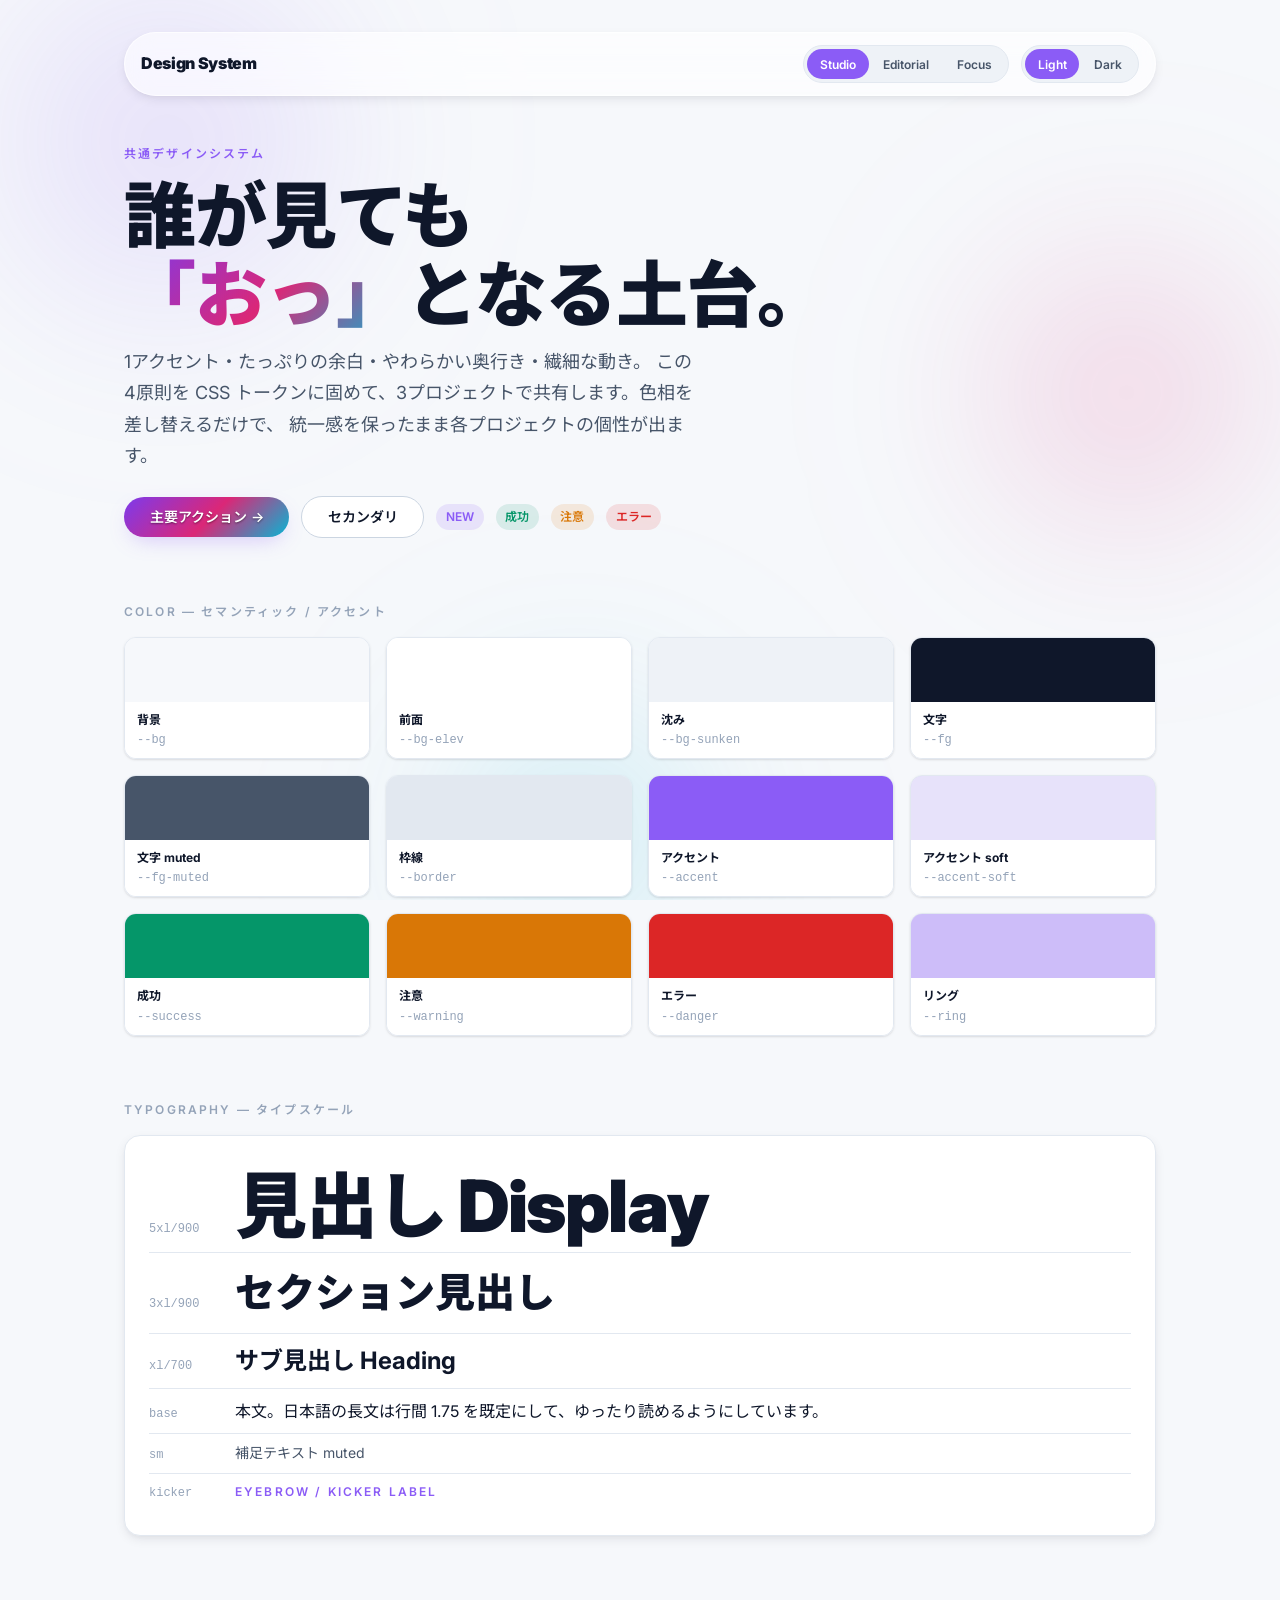
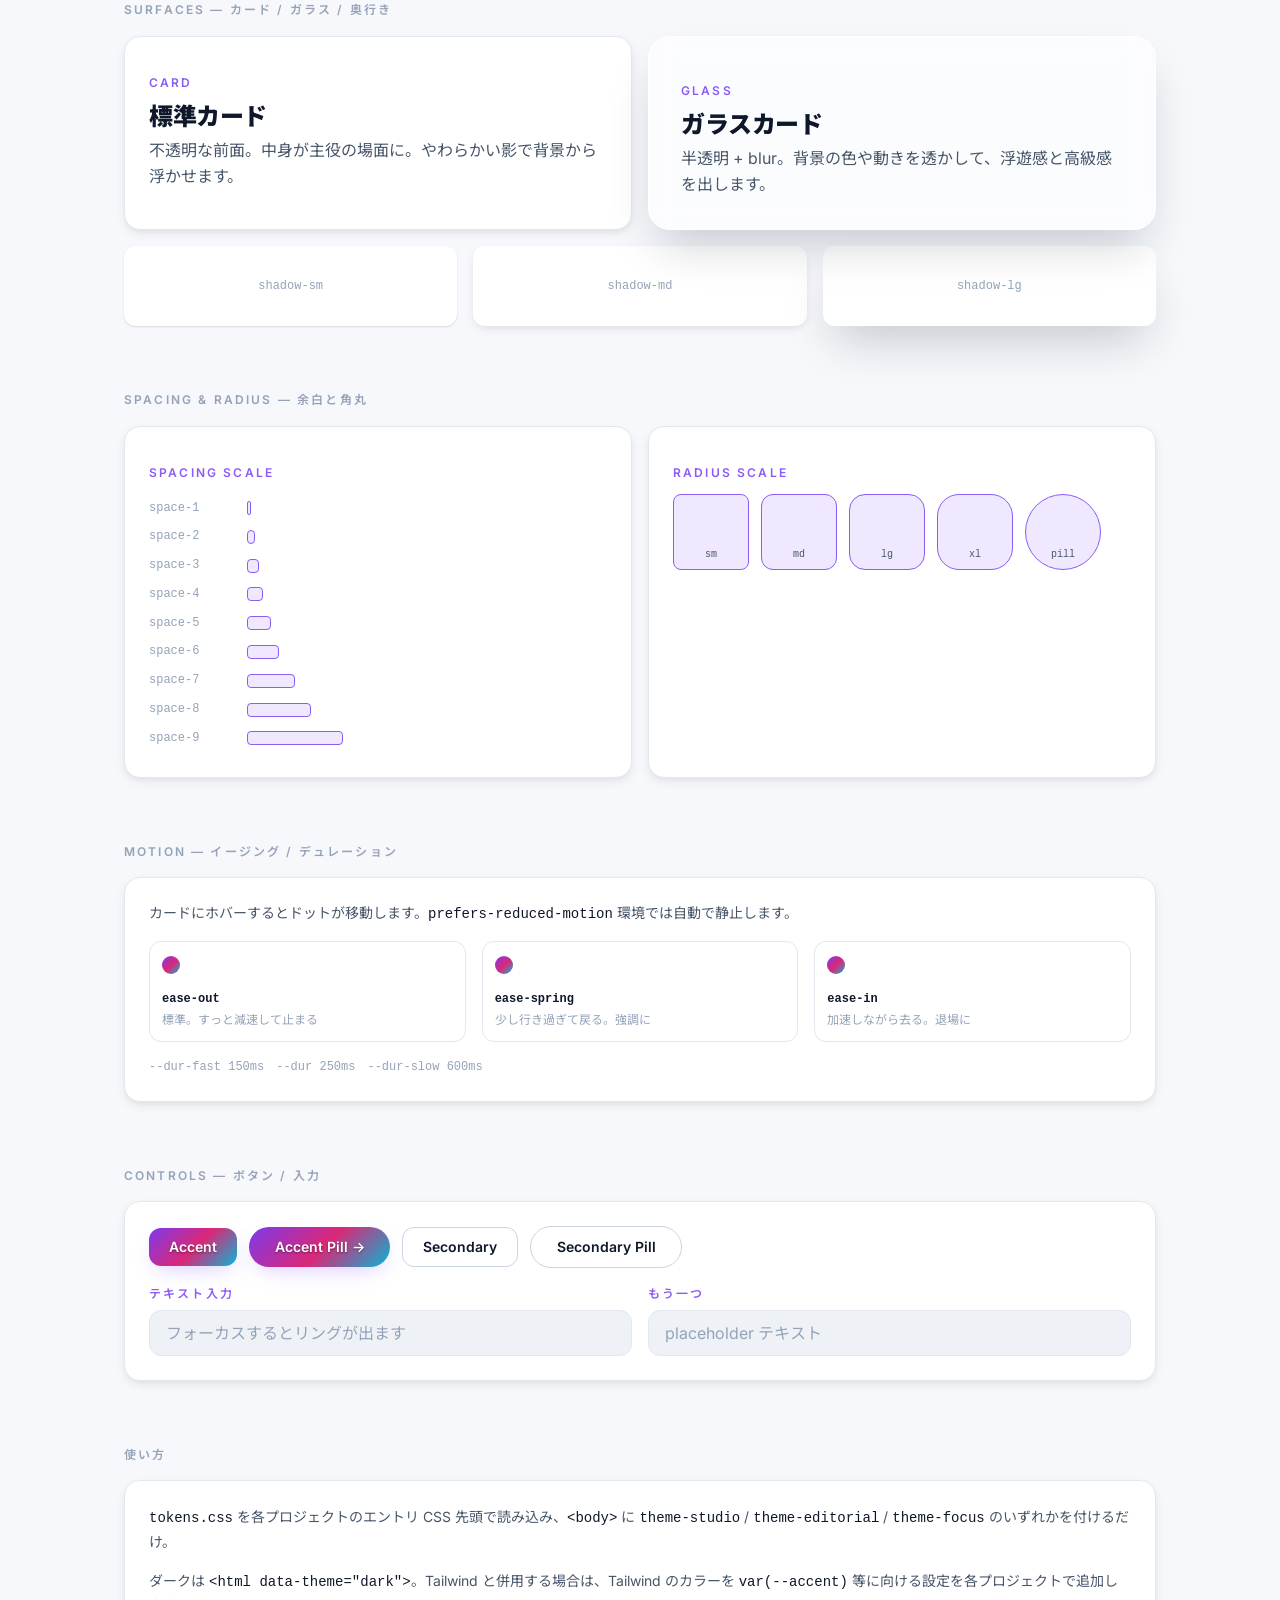
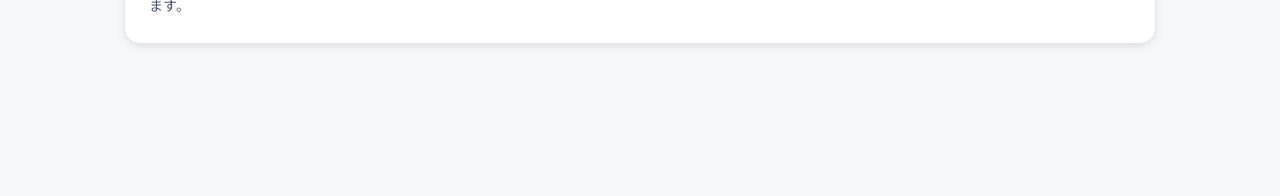
==== index.html @ 2aa2e07d "chore: initialize design-system repo (style guide + tokens + references) 3プロジェクト共通のデザインシステムを git 管理下" ====
<!DOCTYPE html>
<html lang="ja" data-theme="light">
<head>
<meta charset="UTF-8" />
<meta name="viewport" content="width=device-width, initial-scale=1, viewport-fit=cover" />
<title>共通デザインシステム — Style Guide</title>
<link rel="preconnect" href="https://fonts.googleapis.com" />
<link rel="preconnect" href="https://fonts.gstatic.com" crossorigin />
<link href="https://fonts.googleapis.com/css2?family=Inter:wght@400;500;600;700;900&family=Noto+Sans+JP:wght@400;500;700;900&family=Noto+Serif+JP:wght@500;700;900&display=swap" rel="stylesheet" />
<link rel="stylesheet" href="./tokens.css" />
<style>
  * { box-sizing: border-box; }
  html, body { margin: 0; }
  body {
    background: var(--bg);
    color: var(--fg);
    font-family: var(--font-sans);
    line-height: var(--leading-normal);
    -webkit-font-smoothing: antialiased;
    transition: background var(--dur) var(--ease-out), color var(--dur) var(--ease-out);
    min-height: 100vh;
    position: relative;
    overflow-x: hidden;
  }

  /* アンビエント背景 (studio テーマで映える) */
  .ambient {
    position: fixed; inset: 0; z-index: 0; pointer-events: none; overflow: hidden;
  }
  .blob {
    position: absolute; border-radius: 50%; filter: blur(70px);
    opacity: 0.55; mix-blend-mode: screen; will-change: transform;
  }
  body:not(.theme-studio) .ambient { opacity: 0.35; }
  [data-theme="light"] .blob { mix-blend-mode: multiply; opacity: 0.18; }
  .blob--1 { width: 42vw; height: 42vw; left: -8vw; top: -10vw;
    background: radial-gradient(circle, var(--accent), transparent 65%);
    animation: drift-a 16s var(--ease-out) infinite alternate; }
  .blob--2 { width: 36vw; height: 36vw; right: -6vw; top: 18vh;
    background: radial-gradient(circle, #db2777, transparent 65%);
    animation: drift-b 19s var(--ease-out) infinite alternate; }
  .blob--3 { width: 34vw; height: 34vw; left: 28vw; bottom: -12vw;
    background: radial-gradient(circle, #06b6d4, transparent 65%);
    animation: drift-a 22s var(--ease-out) infinite alternate-reverse; }
  @keyframes drift-a { to { transform: translate(6vw, 5vh) scale(1.12); } }
  @keyframes drift-b { to { transform: translate(-5vw, 4vh) scale(0.92); } }

  .wrap { position: relative; z-index: 1; max-width: 1080px; margin: 0 auto;
    padding: var(--space-6) var(--space-5) var(--space-9); }

  /* 上部固定バー */
  .topbar {
    position: sticky; top: 0; z-index: 10;
    display: flex; flex-wrap: wrap; align-items: center; gap: var(--space-3);
    padding: var(--space-3) var(--space-4); margin-bottom: var(--space-7);
    background: var(--glass-bg); border: 1px solid var(--glass-border);
    border-radius: var(--radius-pill); box-shadow: var(--shadow-md);
    backdrop-filter: var(--glass-blur); -webkit-backdrop-filter: var(--glass-blur);
  }
  .topbar .brand { font-weight: 900; letter-spacing: var(--tracking-tight); margin-right: auto; }
  .seg { display: inline-flex; gap: 2px; padding: 3px; background: var(--bg-sunken);
    border-radius: var(--radius-pill); border: 1px solid var(--border); }
  .seg button {
    font: inherit; font-size: var(--text-xs); font-weight: 600; cursor: pointer;
    border: none; background: transparent; color: var(--fg-muted);
    padding: 0.35rem 0.8rem; border-radius: var(--radius-pill);
    transition: background var(--dur-fast), color var(--dur-fast);
  }
  .seg button[aria-pressed="true"] { background: var(--accent); color: var(--accent-fg); }

  section { margin-bottom: var(--space-8); }
  .sec-label { font-size: var(--text-xs); font-weight: 600; letter-spacing: var(--tracking-label);
    text-transform: uppercase; color: var(--fg-subtle); margin: 0 0 var(--space-4); }

  .grid { display: grid; gap: var(--space-4); }
  .grid-2 { grid-template-columns: repeat(auto-fit, minmax(240px, 1fr)); }
  .grid-3 { grid-template-columns: repeat(auto-fit, minmax(200px, 1fr)); }
  .row { display: flex; flex-wrap: wrap; gap: var(--space-3); align-items: center; }

  /* 色見本 */
  .swatch { border-radius: var(--radius-md); overflow: hidden; border: 1px solid var(--border);
    box-shadow: var(--shadow-sm); }
  .swatch .chip { height: 64px; }
  .swatch .meta { padding: var(--space-2) var(--space-3); font-size: var(--text-xs);
    background: var(--bg-elev); }
  .swatch .meta b { display: block; color: var(--fg); }
  .swatch .meta span { color: var(--fg-subtle); font-family: var(--font-mono); }

  /* タイプスケール見本 */
  .type-row { display: flex; align-items: baseline; gap: var(--space-4);
    padding: var(--space-2) 0; border-bottom: 1px solid var(--border); }
  .type-row .tag { flex: 0 0 70px; font-family: var(--font-mono); font-size: var(--text-xs);
    color: var(--fg-subtle); }

  .hero { text-align: left; }
  .hero .ds-title { font-size: var(--text-5xl); }
  .grad-text { background: var(--accent-grad); -webkit-background-clip: text;
    background-clip: text; -webkit-text-fill-color: transparent; color: transparent; }
  .lead { color: var(--fg-muted); font-size: var(--text-lg); max-width: 52ch;
    line-height: var(--leading-relaxed); margin: var(--space-3) 0 var(--space-5); }

  .elev-demo { height: 80px; display: grid; place-items: center; background: var(--bg-elev);
    border-radius: var(--radius-md); color: var(--fg-subtle); font-size: var(--text-xs);
    font-family: var(--font-mono); }

  /* spacing / radius 見本 */
  .space-row { display: flex; align-items: center; gap: var(--space-3); padding: 0.3rem 0; }
  .space-row .tag { flex: 0 0 86px; font-family: var(--font-mono); font-size: var(--text-xs);
    color: var(--fg-subtle); }
  .space-row .bar { height: 14px; border-radius: 4px;
    background: var(--accent-soft); border: 1px solid var(--accent); }
  .radius-box { width: 76px; height: 76px; background: var(--accent-soft);
    border: 1px solid var(--accent); display: grid; place-items: end center;
    padding-bottom: 6px; font-family: var(--font-mono); font-size: 10px; color: var(--fg-muted); }

  /* motion 見本 — ホバーでドットが移動。prefers-reduced-motion は tokens.css が静止させる */
  .motion-chip { padding: var(--space-3); border-radius: var(--radius-md);
    border: 1px solid var(--border); background: var(--bg-elev); overflow: hidden; }
  .motion-chip .track { height: 22px; display: flex; align-items: center; margin-bottom: var(--space-2); }
  .motion-chip .dot { width: 18px; height: 18px; border-radius: 50%; margin-left: 0;
    background: var(--accent-grad); transition: margin-left var(--dur-slow) var(--mo-ease); }
  .motion-chip:hover .dot { margin-left: calc(100% - 18px); }
  .motion-chip b { font-family: var(--font-mono); font-size: var(--text-xs); color: var(--fg); }
  .motion-chip span { display: block; font-size: var(--text-xs); color: var(--fg-subtle); }
</style>
</head>
<body class="theme-studio" data-theme="light">
  <div class="ambient" aria-hidden="true">
    <span class="blob blob--1"></span>
    <span class="blob blob--2"></span>
    <span class="blob blob--3"></span>
  </div>

  <div class="wrap">
    <div class="topbar">
      <span class="brand">Design System</span>

      <div class="seg" id="theme-seg" role="group" aria-label="アクセントテーマ">
        <button data-theme-class="theme-studio" aria-pressed="true">Studio</button>
        <button data-theme-class="theme-editorial" aria-pressed="false">Editorial</button>
        <button data-theme-class="theme-focus" aria-pressed="false">Focus</button>
      </div>

      <div class="seg" id="mode-seg" role="group" aria-label="明暗モード">
        <button data-mode="light" aria-pressed="true">Light</button>
        <button data-mode="dark" aria-pressed="false">Dark</button>
      </div>
    </div>

    <!-- HERO -->
    <section class="hero ds-animate-in">
      <p class="ds-kicker">共通デザインシステム</p>
      <h1 class="ds-title">誰が見ても<br><span class="grad-text">「おっ」</span>となる土台。</h1>
      <p class="lead">1アクセント・たっぷりの余白・やわらかい奥行き・繊細な動き。
        この4原則を CSS トークンに固めて、3プロジェクトで共有します。色相を差し替えるだけで、
        統一感を保ったまま各プロジェクトの個性が出ます。</p>
      <div class="row">
        <button class="ds-btn ds-btn-accent ds-btn-pill">主要アクション →</button>
        <button class="ds-btn ds-btn-pill">セカンダリ</button>
        <span class="ds-badge">NEW</span>
        <span class="ds-badge ds-badge-success">成功</span>
        <span class="ds-badge ds-badge-warning">注意</span>
        <span class="ds-badge ds-badge-danger">エラー</span>
      </div>
    </section>

    <!-- COLORS -->
    <section>
      <p class="sec-label">Color — セマンティック / アクセント</p>
      <div class="grid grid-3" id="swatches"></div>
    </section>

    <!-- TYPE -->
    <section>
      <p class="sec-label">Typography — タイプスケール</p>
      <div class="ds-card">
        <div class="type-row"><span class="tag">5xl/900</span><span style="font-family:var(--font-display);font-weight:900;font-size:var(--text-5xl);line-height:1.05;letter-spacing:var(--tracking-tight)">見出し Display</span></div>
        <div class="type-row"><span class="tag">3xl/900</span><span style="font-family:var(--font-display);font-weight:900;font-size:var(--text-3xl)">セクション見出し</span></div>
        <div class="type-row"><span class="tag">xl/700</span><span style="font-weight:700;font-size:var(--text-xl)">サブ見出し Heading</span></div>
        <div class="type-row"><span class="tag">base</span><span style="font-size:var(--text-base);line-height:var(--leading-relaxed)">本文。日本語の長文は行間 1.75 を既定にして、ゆったり読めるようにしています。</span></div>
        <div class="type-row"><span class="tag">sm</span><span style="font-size:var(--text-sm);color:var(--fg-muted)">補足テキスト muted</span></div>
        <div class="type-row" style="border:none"><span class="tag">kicker</span><span class="ds-kicker">EYEBROW / KICKER LABEL</span></div>
      </div>
    </section>

    <!-- CARDS / GLASS -->
    <section>
      <p class="sec-label">Surfaces — カード / ガラス / 奥行き</p>
      <div class="grid grid-2">
        <div class="ds-card">
          <p class="ds-kicker">Card</p>
          <h3 class="ds-title" style="font-size:var(--text-xl)">標準カード</h3>
          <p style="color:var(--fg-muted);margin:.5rem 0 0">不透明な前面。中身が主役の場面に。やわらかい影で背景から浮かせます。</p>
        </div>
        <div class="ds-glass">
          <p class="ds-kicker">Glass</p>
          <h3 class="ds-title" style="font-size:var(--text-xl)">ガラスカード</h3>
          <p style="color:var(--fg-muted);margin:.5rem 0 0">半透明 + blur。背景の色や動きを透かして、浮遊感と高級感を出します。</p>
        </div>
      </div>
      <div class="grid grid-3" style="margin-top:var(--space-4)">
        <div class="elev-demo" style="box-shadow:var(--shadow-sm)">shadow-sm</div>
        <div class="elev-demo" style="box-shadow:var(--shadow-md)">shadow-md</div>
        <div class="elev-demo" style="box-shadow:var(--shadow-lg)">shadow-lg</div>
      </div>
    </section>

    <!-- SPACING & RADIUS -->
    <section>
      <p class="sec-label">Spacing & Radius — 余白と角丸</p>
      <div class="grid grid-2">
        <div class="ds-card">
          <p class="ds-kicker" style="margin-bottom:var(--space-3)">Spacing scale</p>
          <div id="spacing"></div>
        </div>
        <div class="ds-card">
          <p class="ds-kicker" style="margin-bottom:var(--space-3)">Radius scale</p>
          <div class="row" id="radii"></div>
        </div>
      </div>
    </section>

    <!-- MOTION -->
    <section>
      <p class="sec-label">Motion — イージング / デュレーション</p>
      <div class="ds-card">
        <p style="margin-top:0;color:var(--fg-muted);font-size:var(--text-sm)">カードにホバーするとドットが移動します。<code style="font-family:var(--font-mono);color:var(--fg)">prefers-reduced-motion</code> 環境では自動で静止します。</p>
        <div class="grid grid-3" id="motion" style="margin-top:var(--space-4)">
          <div class="motion-chip" style="--mo-ease:var(--ease-out)">
            <div class="track"><span class="dot"></span></div>
            <b>ease-out</b><span>標準。すっと減速して止まる</span>
          </div>
          <div class="motion-chip" style="--mo-ease:var(--ease-spring)">
            <div class="track"><span class="dot"></span></div>
            <b>ease-spring</b><span>少し行き過ぎて戻る。強調に</span>
          </div>
          <div class="motion-chip" style="--mo-ease:var(--ease-in)">
            <div class="track"><span class="dot"></span></div>
            <b>ease-in</b><span>加速しながら去る。退場に</span>
          </div>
        </div>
        <div class="row" style="margin-top:var(--space-4);font-family:var(--font-mono);font-size:var(--text-xs);color:var(--fg-subtle)">
          <span>--dur-fast 150ms</span><span>--dur 250ms</span><span>--dur-slow 600ms</span>
        </div>
      </div>
    </section>

    <!-- CONTROLS -->
    <section>
      <p class="sec-label">Controls — ボタン / 入力</p>
      <div class="ds-card">
        <div class="row" style="margin-bottom:var(--space-4)">
          <button class="ds-btn ds-btn-accent">Accent</button>
          <button class="ds-btn ds-btn-accent ds-btn-pill">Accent Pill →</button>
          <button class="ds-btn">Secondary</button>
          <button class="ds-btn ds-btn-pill">Secondary Pill</button>
        </div>
        <div class="grid grid-2">
          <div>
            <label class="ds-kicker" for="i1" style="display:block;margin-bottom:.4rem">テキスト入力</label>
            <input class="ds-input" id="i1" placeholder="フォーカスするとリングが出ます" />
          </div>
          <div>
            <label class="ds-kicker" for="i2" style="display:block;margin-bottom:.4rem">もう一つ</label>
            <input class="ds-input" id="i2" placeholder="placeholder テキスト" />
          </div>
        </div>
      </div>
    </section>

    <!-- TOKENS NOTE -->
    <section>
      <p class="sec-label">使い方</p>
      <div class="ds-card" style="font-size:var(--text-sm);color:var(--fg-muted);line-height:var(--leading-relaxed)">
        <p style="margin-top:0"><code style="font-family:var(--font-mono);color:var(--fg)">tokens.css</code> を各プロジェクトのエントリ CSS 先頭で読み込み、<code style="font-family:var(--font-mono);color:var(--fg)">&lt;body&gt;</code> に
        <code style="font-family:var(--font-mono);color:var(--fg)">theme-studio</code> / <code style="font-family:var(--font-mono);color:var(--fg)">theme-editorial</code> / <code style="font-family:var(--font-mono);color:var(--fg)">theme-focus</code> のいずれかを付けるだけ。</p>
        <p style="margin-bottom:0">ダークは <code style="font-family:var(--font-mono);color:var(--fg)">&lt;html data-theme="dark"&gt;</code>。Tailwind と併用する場合は、Tailwind のカラーを <code style="font-family:var(--font-mono);color:var(--fg)">var(--accent)</code> 等に向ける設定を各プロジェクトで追加します。</p>
      </div>
    </section>
  </div>

  <script>
    // 色見本を semantic トークンから動的生成
    const swatchKeys = [
      ['--bg','背景'], ['--bg-elev','前面'], ['--bg-sunken','沈み'],
      ['--fg','文字'], ['--fg-muted','文字 muted'], ['--border','枠線'],
      ['--accent','アクセント'], ['--accent-soft','アクセント soft'], ['--success','成功'],
      ['--warning','注意'], ['--danger','エラー'], ['--ring','リング'],
    ];
    const cont = document.getElementById('swatches');
    function renderSwatches() {
      const cs = getComputedStyle(document.body);
      cont.innerHTML = swatchKeys.map(([v,label]) => {
        const val = cs.getPropertyValue(v).trim();
        return `<div class="swatch"><div class="chip" style="background:var(${v})"></div>
          <div class="meta"><b>${label}</b><span>${v}</span></div></div>`;
      }).join('');
    }

    // spacing scale 見本 (バー幅 = 実値)
    const spaceKeys = ['--space-1','--space-2','--space-3','--space-4','--space-5','--space-6','--space-7','--space-8','--space-9'];
    document.getElementById('spacing').innerHTML = spaceKeys.map(k =>
      `<div class="space-row"><span class="tag">${k.replace('--','')}</span>
        <span class="bar" style="width:var(${k})"></span></div>`
    ).join('');

    // radius scale 見本
    const radiusKeys = ['--radius-sm','--radius-md','--radius-lg','--radius-xl','--radius-pill'];
    document.getElementById('radii').innerHTML = radiusKeys.map(k =>
      `<div class="radius-box" style="border-radius:var(${k})">${k.replace('--radius-','')}</div>`
    ).join('');

    // アクセントテーマ切替
    const themeSeg = document.getElementById('theme-seg');
    themeSeg.addEventListener('click', e => {
      const btn = e.target.closest('button'); if (!btn) return;
      document.body.classList.remove('theme-studio','theme-editorial','theme-focus');
      document.body.classList.add(btn.dataset.themeClass);
      [...themeSeg.children].forEach(b => b.setAttribute('aria-pressed', b === btn));
      renderSwatches();
    });

    // 明暗切替
    const modeSeg = document.getElementById('mode-seg');
    modeSeg.addEventListener('click', e => {
      const btn = e.target.closest('button'); if (!btn) return;
      document.documentElement.setAttribute('data-theme', btn.dataset.mode);
      [...modeSeg.children].forEach(b => b.setAttribute('aria-pressed', b === btn));
      renderSwatches();
    });

    renderSwatches();
  </script>
</body>
</html>
---- tokens.css ----
/* =============================================================================
   共通デザインシステム — Design Tokens
   -----------------------------------------------------------------------------
   3プロジェクト (情報収集 / slack-emoji-agent / 誤字入力チェッカー) 共通の
   single source of truth。純粋な CSS カスタムプロパティなので、Tailwind の
   バージョン差 (v4 / v3 / CDN) やビルド構成に依存せず、どの環境でも使える。

   使い方:
     1. このファイルを各プロジェクトに置く (またはコピー)
     2. エントリ CSS の先頭で読み込む  (Astro: global.css / Vite: index.css /
        vanilla: <link>)
     3. アクセントは <html> か <body> に theme クラスを付けて切り替える
          <body class="theme-studio">      ← slack-emoji-agent
          <body class="theme-editorial">   ← 情報収集
          <body class="theme-focus">        ← 誤字入力チェッカー (既定)
     4. ダークモードは <html data-theme="dark"> を付ける
   ========================================================================== */

:root {
  color-scheme: light;

  /* --- フォント -------------------------------------------------------- */
  --font-sans: "Inter", "Noto Sans JP", -apple-system, BlinkMacSystemFont,
    "Hiragino Sans", "Segoe UI", sans-serif;
  --font-serif: "Noto Serif JP", "Hiragino Mincho ProN", "Yu Mincho", serif;
  --font-mono: ui-monospace, "SF Mono", "JetBrains Mono", "Menlo", monospace;

  /* --- タイプスケール (1.25 比率 / fluid) ----------------------------- */
  --text-xs: 0.75rem;     /* ラベル・脚注 */
  --text-sm: 0.875rem;    /* 補足 */
  --text-base: 1rem;      /* 本文 */
  --text-lg: 1.125rem;
  --text-xl: clamp(1.25rem, 0.9rem + 1.2vw, 1.5rem);
  --text-2xl: clamp(1.5rem, 1rem + 2vw, 1.9rem);
  --text-3xl: clamp(1.9rem, 1.2rem + 3vw, 2.5rem);
  --text-4xl: clamp(2.4rem, 1.4rem + 4.5vw, 3.5rem);
  --text-5xl: clamp(3rem, 1.5rem + 6vw, 4.5rem);

  --leading-tight: 1.1;
  --leading-snug: 1.35;
  --leading-normal: 1.6;
  --leading-relaxed: 1.75;   /* 日本語長文の既定 */

  --tracking-tight: -0.02em; /* 大見出し */
  --tracking-normal: 0;
  --tracking-wide: 0.04em;
  --tracking-label: 0.18em;  /* 大文字 kicker ラベル */

  /* --- 余白スケール (4px ベース) ------------------------------------- */
  --space-1: 0.25rem;
  --space-2: 0.5rem;
  --space-3: 0.75rem;
  --space-4: 1rem;
  --space-5: 1.5rem;
  --space-6: 2rem;
  --space-7: 3rem;
  --space-8: 4rem;
  --space-9: 6rem;

  /* --- 角丸 ----------------------------------------------------------- */
  --radius-sm: 8px;
  --radius-md: 12px;
  --radius-lg: 16px;
  --radius-xl: 22px;
  --radius-pill: 9999px;

  /* --- モーション ----------------------------------------------------- */
  --ease-out: cubic-bezier(0.22, 0.61, 0.36, 1);
  --ease-in: cubic-bezier(0.55, 0.06, 0.68, 0.19);
  --ease-spring: cubic-bezier(0.34, 1.56, 0.64, 1);
  --dur-fast: 150ms;
  --dur: 250ms;
  --dur-slow: 600ms;

  /* --- ニュートラル原色 (slate 系) ----------------------------------- */
  --n-0: #ffffff;
  --n-50: #f8fafc;
  --n-100: #f1f5f9;
  --n-200: #e2e8f0;
  --n-300: #cbd5e1;
  --n-400: #94a3b8;
  --n-500: #64748b;
  --n-600: #475569;
  --n-700: #334155;
  --n-800: #1e293b;
  --n-900: #0f172a;
  --n-950: #020617;

  /* --- セマンティック (light 既定) ----------------------------------- */
  --bg: #f6f8fb;          /* ページ背景 */
  --bg-elev: #ffffff;     /* カード等の前面 */
  --bg-sunken: #eef2f7;   /* 入力欄など沈み込み */
  --fg: #0f172a;          /* 主要テキスト */
  --fg-muted: #475569;    /* 補足テキスト */
  --fg-subtle: #94a3b8;   /* 最も薄いテキスト・プレースホルダ */
  --border: #e2e8f0;
  --border-strong: #cbd5e1;

  /* --- ステータス色 --------------------------------------------------- */
  --success: #059669;  --success-soft: rgba(5, 150, 105, 0.12);
  --warning: #d97706;  --warning-soft: rgba(217, 119, 6, 0.12);
  --danger: #dc2626;   --danger-soft: rgba(220, 38, 38, 0.12);

  /* --- 影 (light) ----------------------------------------------------- */
  --shadow-sm: 0 1px 2px rgba(15, 23, 42, 0.06), 0 1px 3px rgba(15, 23, 42, 0.08);
  --shadow-md: 0 4px 12px -2px rgba(15, 23, 42, 0.10), 0 2px 6px -2px rgba(15, 23, 42, 0.06);
  --shadow-lg: 0 24px 48px -12px rgba(15, 23, 42, 0.22);
  --shadow-glow: 0 0 0 1px var(--ring), 0 8px 30px -6px var(--accent-soft);

  /* --- ガラス (glassmorphism) ---------------------------------------- */
  --glass-bg: rgba(255, 255, 255, 0.62);
  --glass-border: rgba(255, 255, 255, 0.7);
  --glass-blur: blur(14px) saturate(130%);

  /* --- アクセント (theme クラス未指定時のフォールバック = focus) ----- */
  --accent: #4f46e5;
  --accent-hover: #4338ca;
  --accent-fg: #ffffff;
  /* グラデーション上の文字を AA に保つ控えめなシャドウ (アプリの JS が accent ごとに上書き可) */
  --accent-fg-shadow: 0 1px 2px rgba(0, 0, 0, 0.45);
  --accent-soft: rgba(79, 70, 229, 0.12);
  --accent-grad: linear-gradient(135deg, #6366f1, #4f46e5);
  --ring: rgba(79, 70, 229, 0.35);
}

/* =============================================================================
   ダークモード — <html data-theme="dark"> または <html class="dark">
   (Tailwind の class-based dark mode を使うプロジェクトのため両対応)
   ========================================================================== */
[data-theme="dark"],
.dark {
  color-scheme: dark;

  --bg: #0b1120;
  --bg-elev: #131c2e;
  --bg-sunken: #0a0f1c;
  --fg: #f1f5f9;
  --fg-muted: #94a3b8;
  --fg-subtle: #64748b;
  --border: rgba(148, 163, 184, 0.16);
  --border-strong: rgba(148, 163, 184, 0.30);

  --success-soft: rgba(16, 185, 129, 0.16);
  --warning-soft: rgba(245, 158, 11, 0.16);
  --danger-soft: rgba(248, 113, 113, 0.16);

  --shadow-sm: 0 1px 2px rgba(0, 0, 0, 0.4);
  --shadow-md: 0 6px 18px -4px rgba(0, 0, 0, 0.55);
  --shadow-lg: 0 30px 60px -16px rgba(0, 0, 0, 0.7);

  --glass-bg: rgba(19, 28, 46, 0.55);
  --glass-border: rgba(148, 163, 184, 0.18);
}

/* =============================================================================
   アクセント・テーマ (プロジェクトごとに 1 系統だけ)
   構造は共通、色相だけ差し替える — これが「統一感 × 個性」の核
   ========================================================================== */

/* ① slack-emoji-agent — クリエイティブ・スタジオ (鮮やかなグラデ) */
.theme-studio {
  --accent: #8b5cf6;
  --accent-hover: #7c3aed;
  --accent-fg: #ffffff;
  --accent-soft: rgba(139, 92, 246, 0.14);
  --accent-grad: linear-gradient(135deg, #7c3aed 0%, #db2777 52%, #06b6d4 100%);
  --ring: rgba(139, 92, 246, 0.38);
}
[data-theme="dark"].theme-studio,
[data-theme="dark"] .theme-studio,
.dark.theme-studio,
.dark .theme-studio {
  --bg: #0a0613;
  --bg-elev: #150f24;
  --bg-sunken: #070410;
}

/* ② 情報収集 — プレミアム・エディトリアル (紙 × 紺インク, セリフ見出し) */
.theme-editorial {
  --accent: #1e3a5f;
  --accent-hover: #16304f;
  --accent-fg: #ffffff;
  --accent-soft: rgba(30, 58, 95, 0.10);
  --accent-grad: linear-gradient(135deg, #1e3a5f, #2c5282);
  --ring: rgba(30, 58, 95, 0.28);
  /* エディトリアルは紙の質感を出す */
  --bg: #faf7f2;
  --bg-elev: #fffdf9;
  --bg-sunken: #f1ece3;
  --fg: #11100f;
  --fg-muted: #524d45;
  --border: #ddd5c8;
  --border-strong: #c4bba9;
  --font-display: var(--font-serif);
}
[data-theme="dark"].theme-editorial,
[data-theme="dark"] .theme-editorial,
.dark.theme-editorial,
.dark .theme-editorial {
  --bg: #17150f;
  --bg-elev: #211e16;
  --bg-sunken: #100e09;
  --fg: #f4efe6;
  --fg-muted: #b3a995;
  --border: rgba(196, 187, 169, 0.18);
  --accent: #7fa8d4;
  --accent-soft: rgba(127, 168, 212, 0.16);
}

/* ③ 誤字入力チェッカー — フォーカス・ミニマル (落ち着いた藍) */
.theme-focus {
  --accent: #4f46e5;
  --accent-hover: #4338ca;
  --accent-fg: #ffffff;
  --accent-soft: rgba(79, 70, 229, 0.12);
  --accent-grad: linear-gradient(135deg, #6366f1, #4f46e5);
  --ring: rgba(79, 70, 229, 0.35);
}

/* デフォルトの display フォントは sans (editorial だけ serif に上書き) */
:root { --font-display: var(--font-sans); }

/* =============================================================================
   コンポーネント・レシピ (任意で使える共通クラス)
   Tailwind と併用可。"ds-" prefix で衝突を避ける。
   ========================================================================== */

.ds-base {
  background: var(--bg);
  color: var(--fg);
  font-family: var(--font-sans);
  line-height: var(--leading-normal);
  -webkit-font-smoothing: antialiased;
}

/* --- カード --------------------------------------------------------- */
.ds-card {
  background: var(--bg-elev);
  border: 1px solid var(--border);
  border-radius: var(--radius-lg);
  box-shadow: var(--shadow-md);
  padding: var(--space-5);
}

/* --- ガラスカード --------------------------------------------------- */
.ds-glass {
  background: var(--glass-bg);
  border: 1px solid var(--glass-border);
  border-radius: var(--radius-xl);
  box-shadow: var(--shadow-lg);
  backdrop-filter: var(--glass-blur);
  -webkit-backdrop-filter: var(--glass-blur);
  padding: var(--space-6);
}

/* --- kicker ラベル (小・大文字・字間広) ---------------------------- */
.ds-kicker {
  font-size: var(--text-xs);
  font-weight: 600;
  letter-spacing: var(--tracking-label);
  text-transform: uppercase;
  color: var(--accent);
}

/* --- 見出し --------------------------------------------------------- */
.ds-title {
  font-family: var(--font-display);
  font-weight: 900;
  font-size: var(--text-3xl);
  line-height: var(--leading-tight);
  letter-spacing: var(--tracking-tight);
  color: var(--fg);
  margin: 0;
}

/* --- ボタン --------------------------------------------------------- */
.ds-btn {
  display: inline-flex;
  align-items: center;
  justify-content: center;
  gap: var(--space-2);
  font-family: inherit;
  font-size: var(--text-sm);
  font-weight: 600;
  line-height: 1;
  padding: 0.75rem 1.25rem;
  border-radius: var(--radius-md);
  border: 1px solid var(--border-strong);
  background: var(--bg-elev);
  color: var(--fg);
  cursor: pointer;
  transition: transform var(--dur-fast) var(--ease-out),
    box-shadow var(--dur-fast) var(--ease-out),
    background var(--dur-fast) var(--ease-out);
}
.ds-btn:hover { transform: translateY(-1px); box-shadow: var(--shadow-md); }
.ds-btn:active { transform: translateY(0); }

.ds-btn-accent {
  border: none;
  color: var(--accent-fg);
  text-shadow: var(--accent-fg-shadow, none);
  background: var(--accent-grad);
  box-shadow: 0 8px 22px -8px var(--ring);
}
.ds-btn-accent:hover {
  transform: translateY(-1px);
  box-shadow: 0 14px 30px -8px var(--ring);
}

.ds-btn-pill { border-radius: var(--radius-pill); padding: 0.8rem 1.6rem; }

/* --- 入力 ----------------------------------------------------------- */
.ds-input {
  width: 100%;
  font-family: inherit;
  font-size: var(--text-base);
  padding: 0.75rem 1rem;
  color: var(--fg);
  background: var(--bg-sunken);
  border: 1px solid var(--border);
  border-radius: var(--radius-md);
  transition: border-color var(--dur-fast) var(--ease-out),
    box-shadow var(--dur-fast) var(--ease-out);
}
.ds-input::placeholder { color: var(--fg-subtle); }
.ds-input:focus {
  outline: none;
  border-color: var(--accent);
  box-shadow: 0 0 0 3px var(--ring);
}

/* --- バッジ --------------------------------------------------------- */
.ds-badge {
  display: inline-flex;
  align-items: center;
  gap: var(--space-1);
  font-size: var(--text-xs);
  font-weight: 600;
  padding: 0.2rem 0.6rem;
  border-radius: var(--radius-pill);
  background: var(--accent-soft);
  color: var(--accent);
}
.ds-badge-success { background: var(--success-soft); color: var(--success); }
.ds-badge-warning { background: var(--warning-soft); color: var(--warning); }
.ds-badge-danger { background: var(--danger-soft); color: var(--danger); }

/* --- 区切り (ヘアライン) ------------------------------------------- */
.ds-hr { border: none; border-top: 1px solid var(--border); margin: var(--space-5) 0; }

/* =============================================================================
   モーション・ユーティリティ (prefers-reduced-motion を必ず尊重)
   ========================================================================== */
.ds-animate-in { animation: ds-fade-up var(--dur-slow) var(--ease-out) backwards; }
@keyframes ds-fade-up {
  from { opacity: 0; transform: translateY(16px); }
  to { opacity: 1; transform: translateY(0); }
}

@media (prefers-reduced-motion: reduce) {
  *,
  *::before,
  *::after {
    animation-duration: 0.001ms !important;
    animation-iteration-count: 1 !important;
    transition-duration: 0.001ms !important;
  }
}
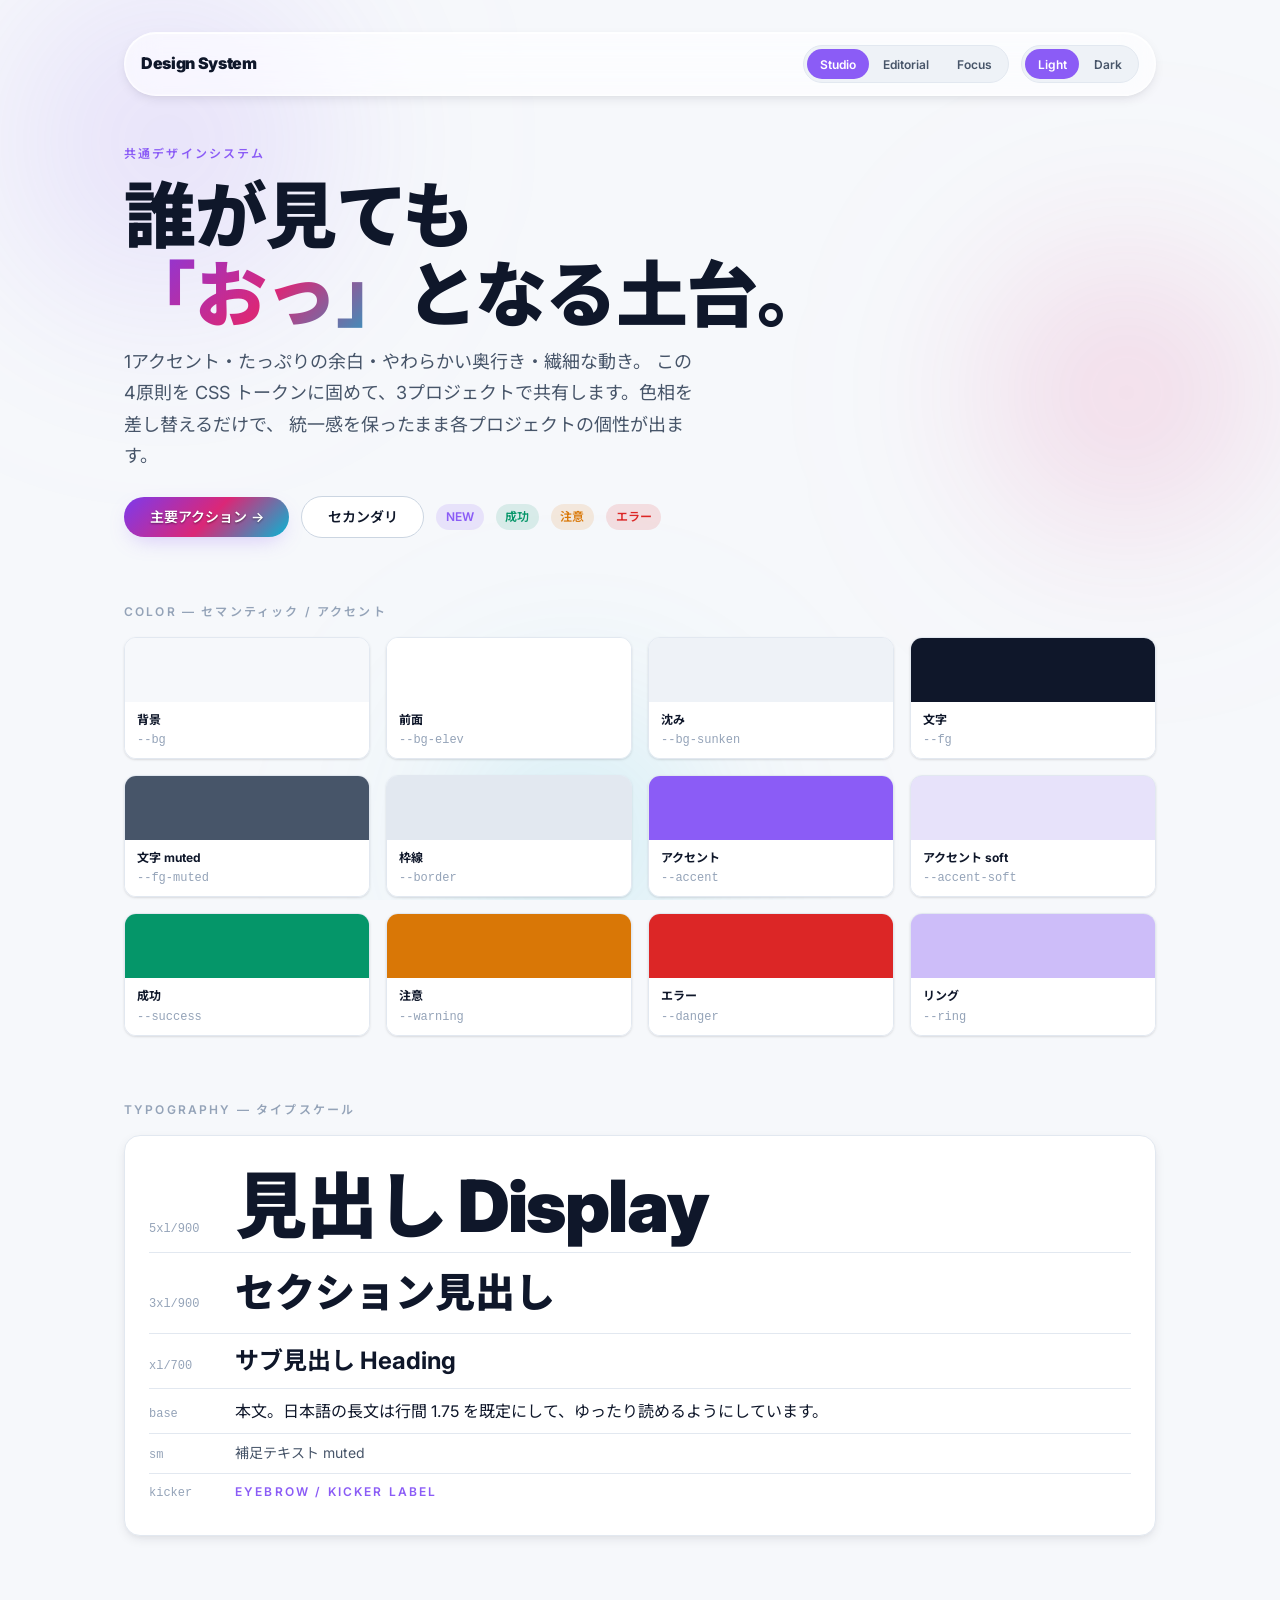
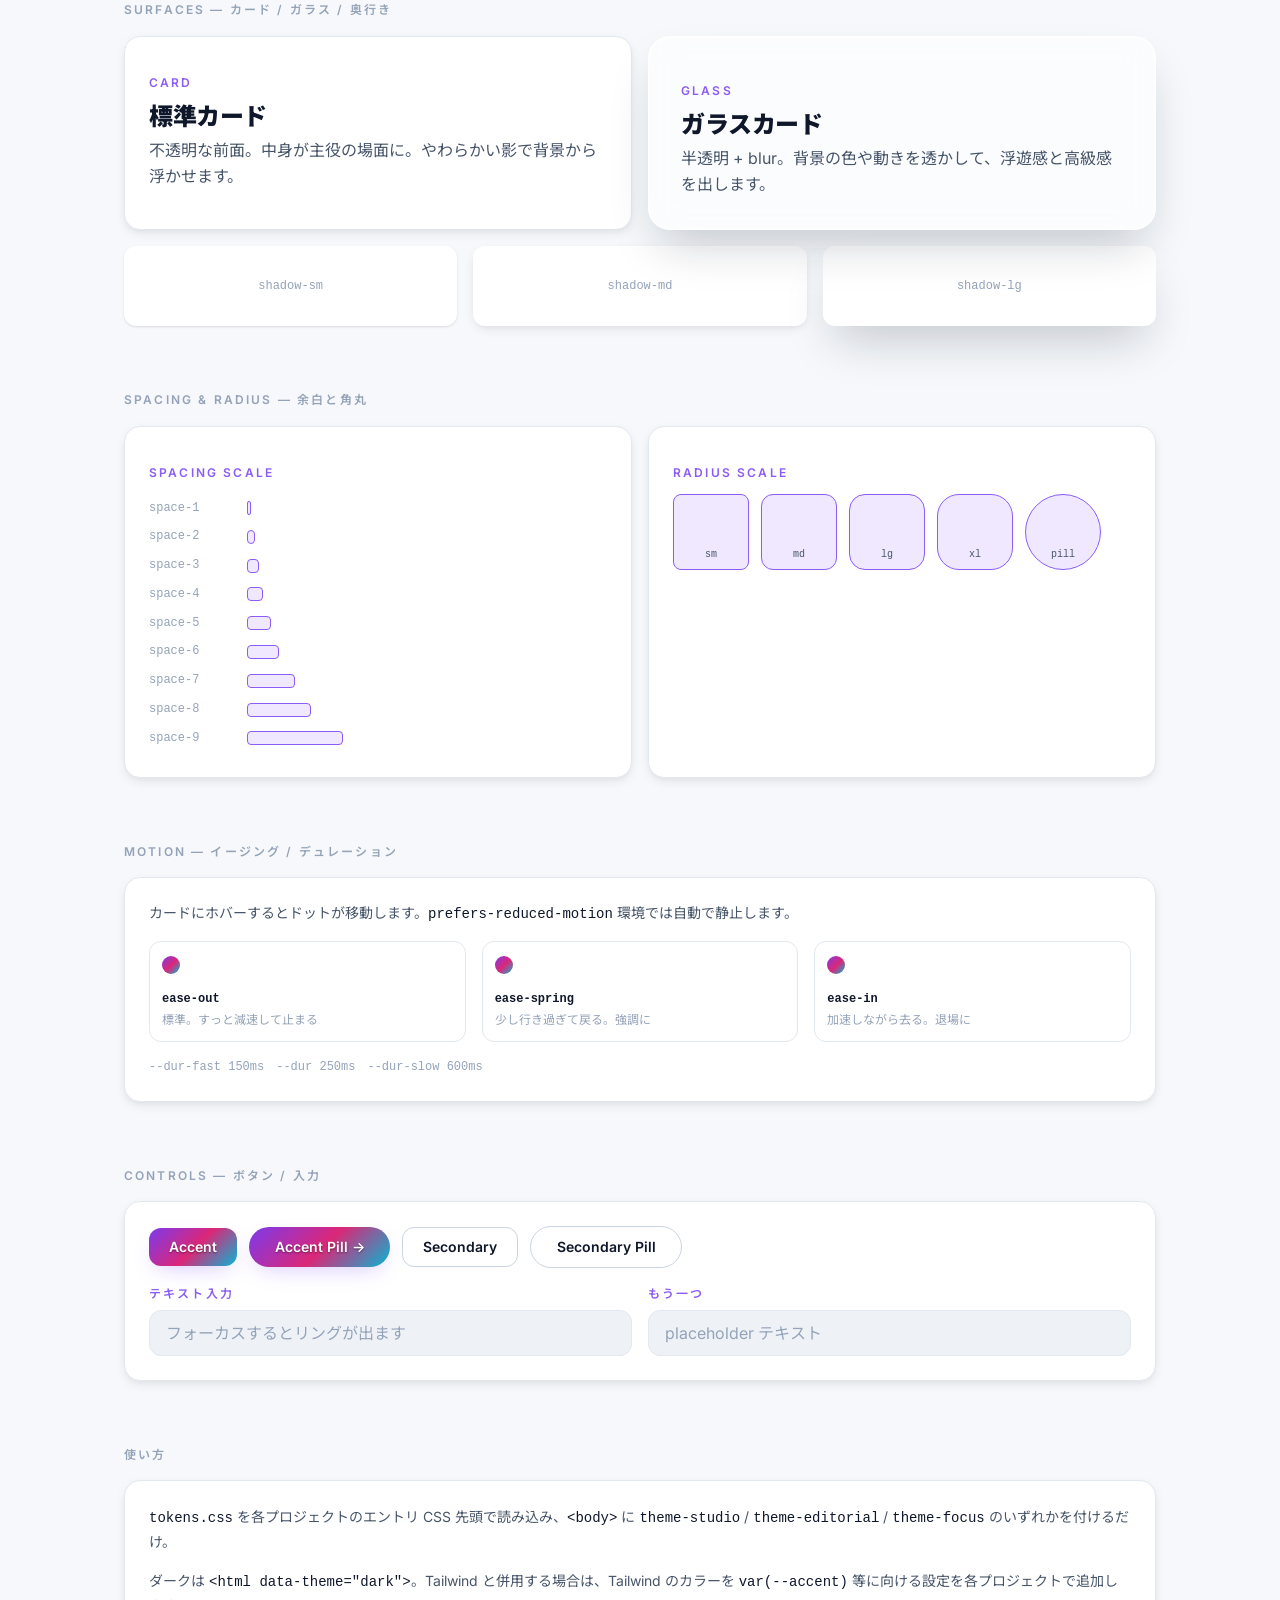
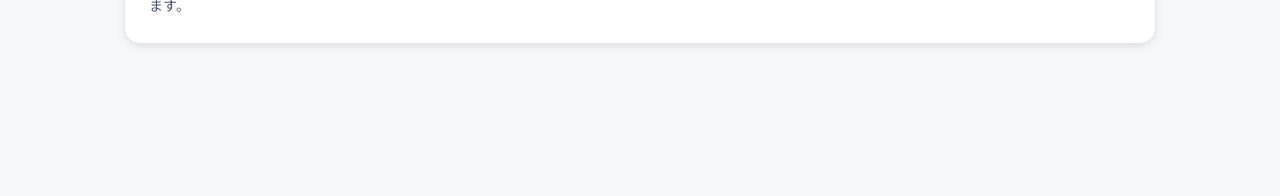
==== commit 1c3958c3: "feat(tokens): add --glass-highlight edge-light (Apple "Liquid Glass" 寄せ) 単純 blur のガラスに上端スペキュラ・ハイライト " ====
--- a/index.html
+++ b/index.html
@@ -54,7 +54,7 @@
     display: flex; flex-wrap: wrap; align-items: center; gap: var(--space-3);
     padding: var(--space-3) var(--space-4); margin-bottom: var(--space-7);
     background: var(--glass-bg); border: 1px solid var(--glass-border);
-    border-radius: var(--radius-pill); box-shadow: var(--shadow-md);
+    border-radius: var(--radius-pill); box-shadow: var(--shadow-md), var(--glass-highlight);
     backdrop-filter: var(--glass-blur); -webkit-backdrop-filter: var(--glass-blur);
   }
   .topbar .brand { font-weight: 900; letter-spacing: var(--tracking-tight); margin-right: auto; }
--- a/tokens.css
+++ b/tokens.css
@@ -107,10 +107,13 @@
   --shadow-lg: 0 24px 48px -12px rgba(15, 23, 42, 0.22);
   --shadow-glow: 0 0 0 1px var(--ring), 0 8px 30px -6px var(--accent-soft);
 
-  /* --- ガラス (glassmorphism) ---------------------------------------- */
+  /* --- ガラス (glassmorphism / Apple "Liquid Glass" 寄り) ------------- */
   --glass-bg: rgba(255, 255, 255, 0.62);
   --glass-border: rgba(255, 255, 255, 0.7);
-  --glass-blur: blur(14px) saturate(130%);
+  --glass-blur: blur(16px) saturate(150%);
+  /* 上端のスペキュラ・ハイライト + 内側の縁光。単純 blur に立体感を足す。 */
+  --glass-highlight: inset 0 1px 0 rgba(255, 255, 255, 0.9),
+    inset 0 0 0 1px rgba(255, 255, 255, 0.25);
 
   /* --- アクセント (theme クラス未指定時のフォールバック = focus) ----- */
   --accent: #4f46e5;
@@ -150,6 +153,9 @@
 
   --glass-bg: rgba(19, 28, 46, 0.55);
   --glass-border: rgba(148, 163, 184, 0.18);
+  /* ダークでは縁光を抑えめに (白飛びさせない) */
+  --glass-highlight: inset 0 1px 0 rgba(255, 255, 255, 0.16),
+    inset 0 0 0 1px rgba(255, 255, 255, 0.04);
 }
 
 /* =============================================================================
@@ -247,7 +253,7 @@
   background: var(--glass-bg);
   border: 1px solid var(--glass-border);
   border-radius: var(--radius-xl);
-  box-shadow: var(--shadow-lg);
+  box-shadow: var(--shadow-lg), var(--glass-highlight);
   backdrop-filter: var(--glass-blur);
   -webkit-backdrop-filter: var(--glass-blur);
   padding: var(--space-6);
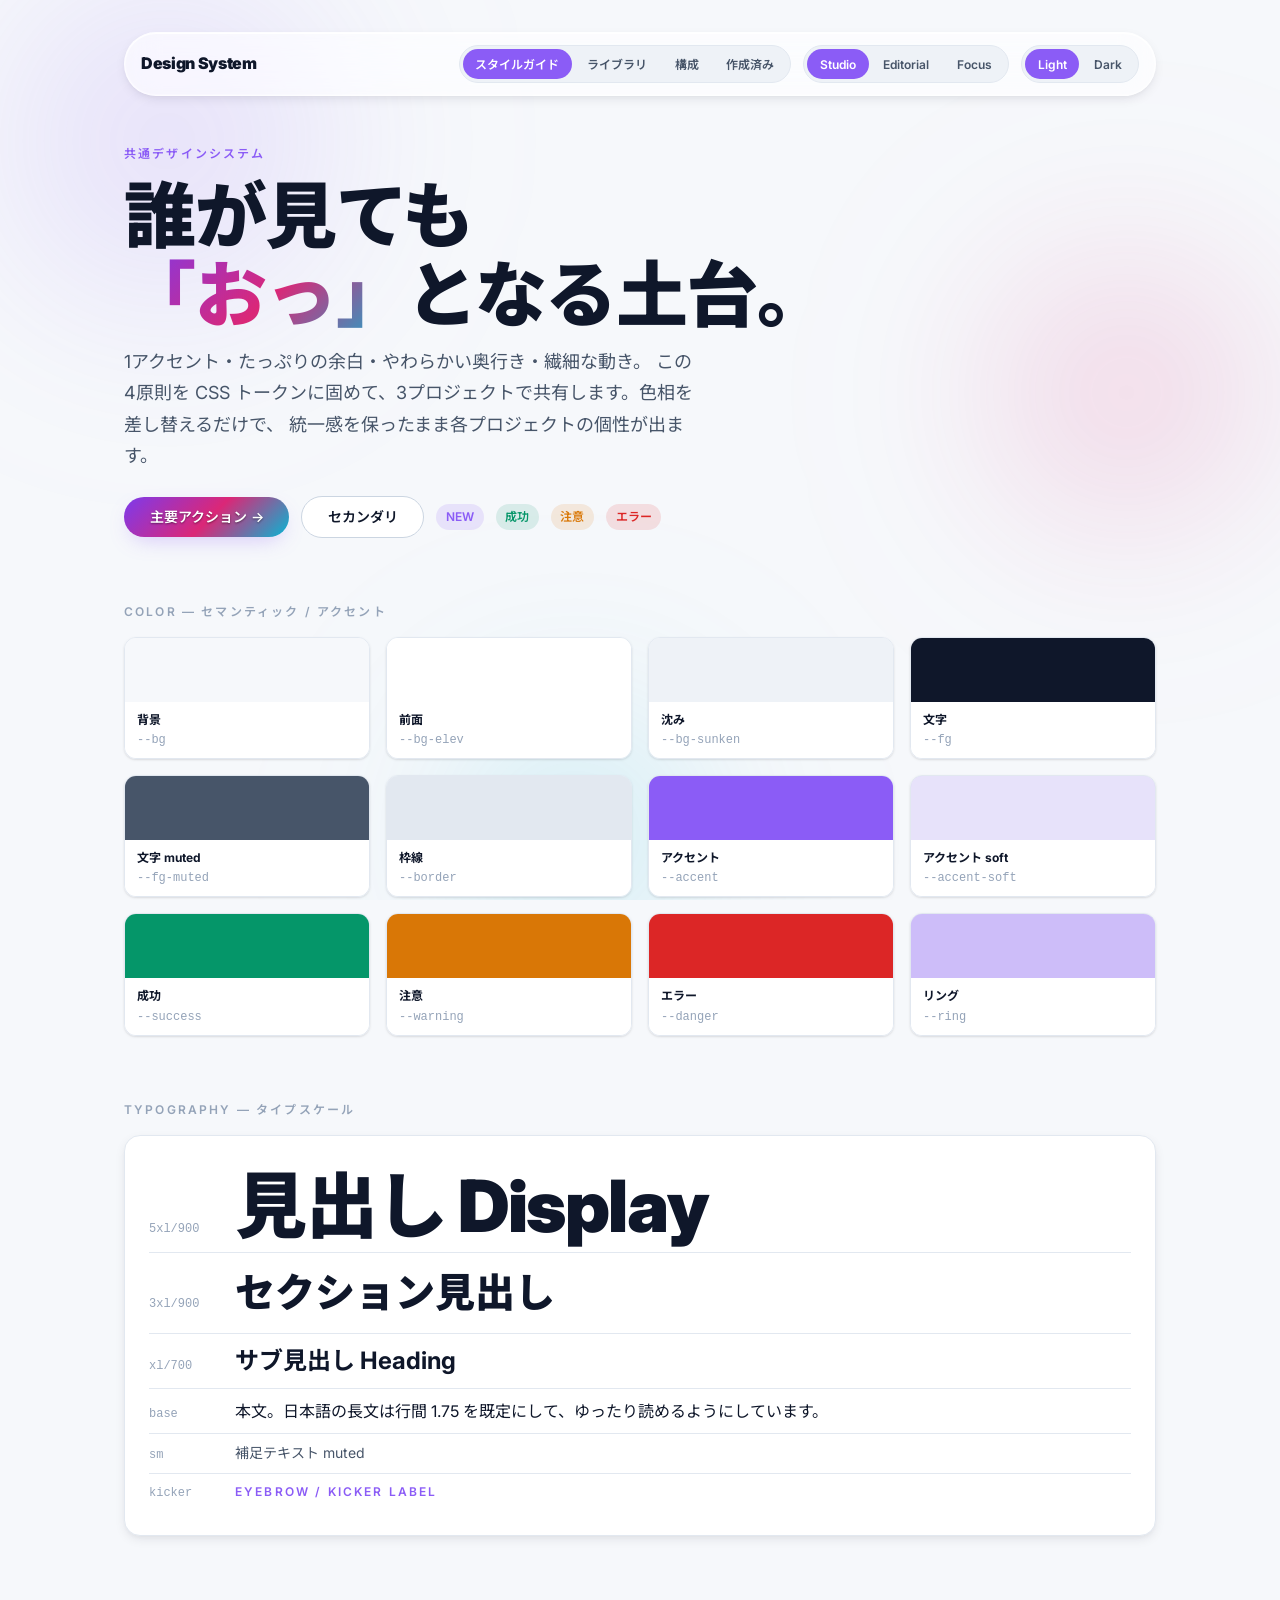
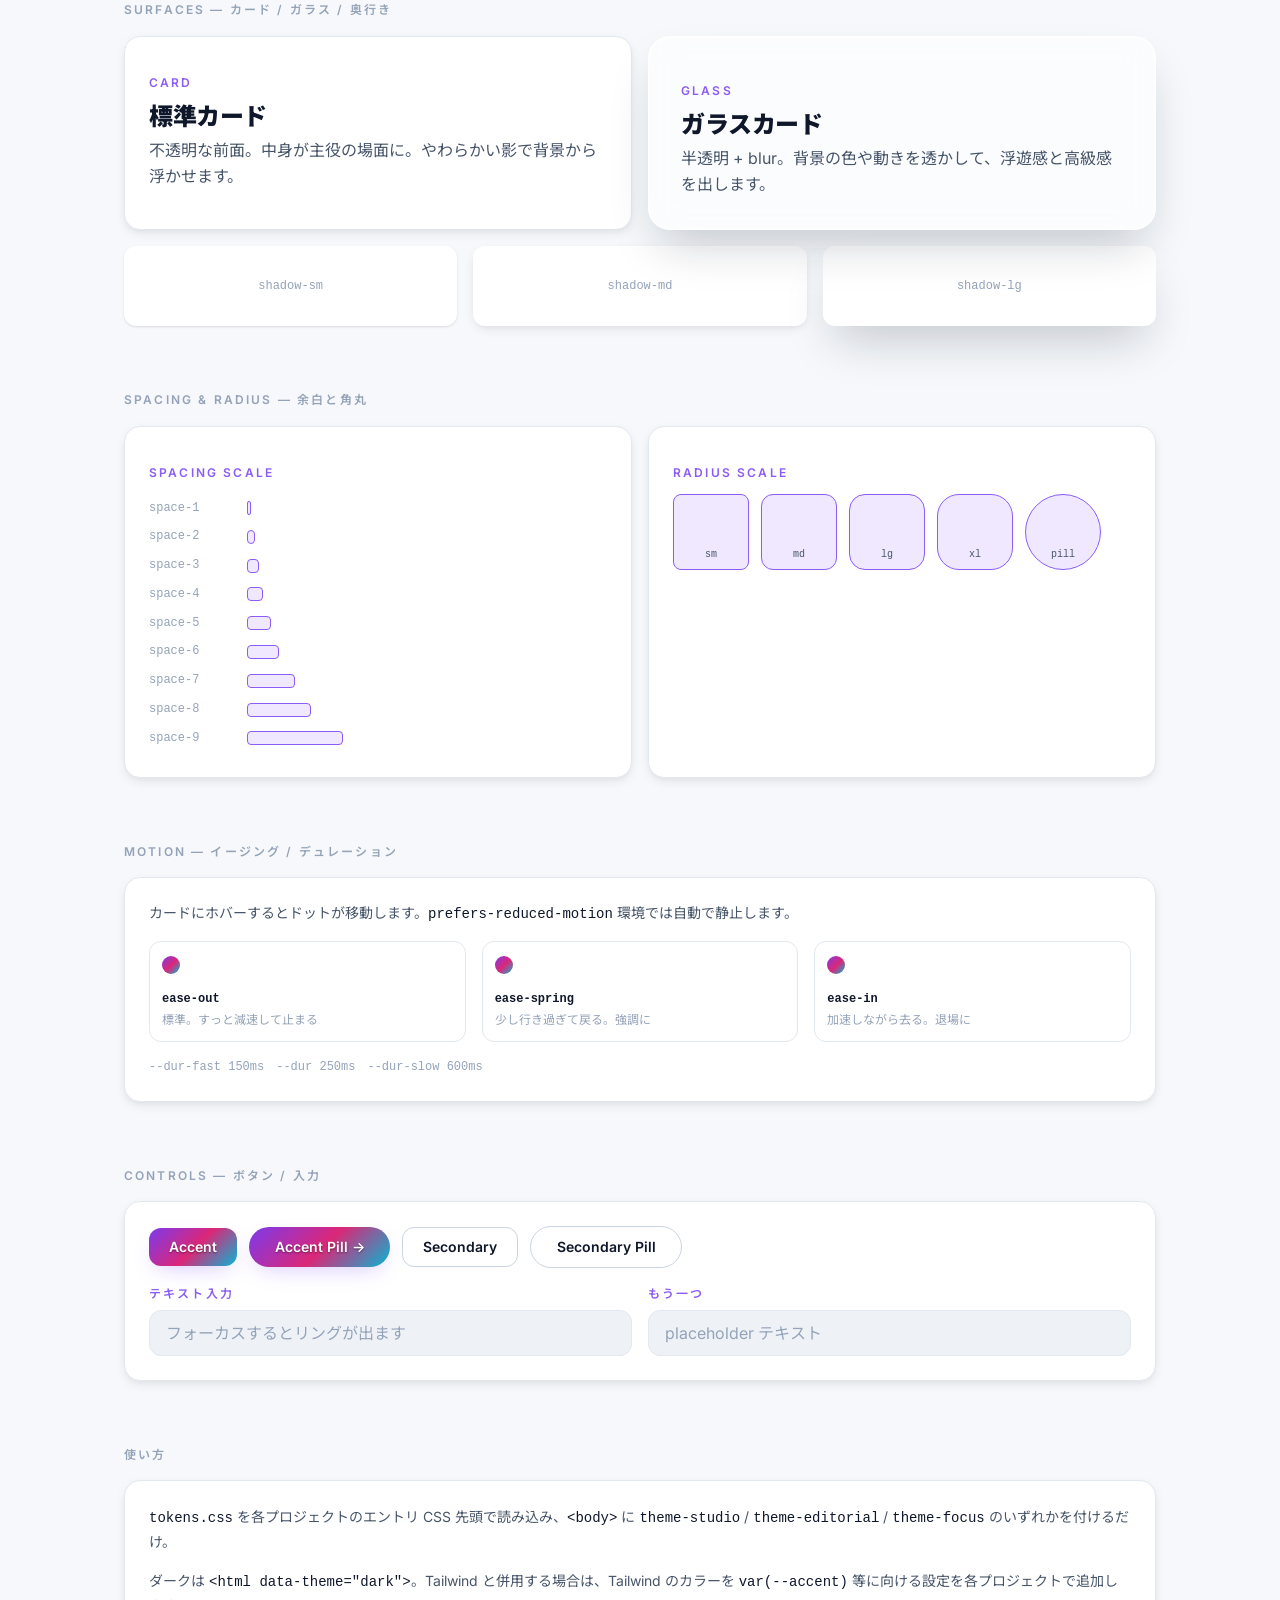
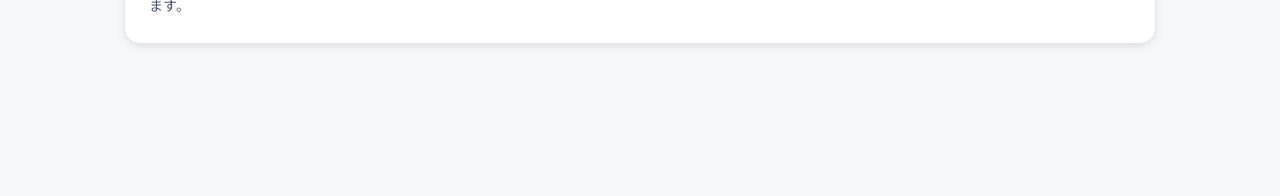
==== commit 3437ff02: "feat: ローカル専用デザインツール化 (ライブラリ/構成ジェネレーター/PPTX/収集・還元自動化) スタイルガイド単体から、ローカル常駐の実用ツールへ拡張。 共通シェル(app.css/app." ====
--- a/index.html
+++ b/index.html
@@ -8,74 +8,9 @@
 <link rel="preconnect" href="https://fonts.gstatic.com" crossorigin />
 <link href="https://fonts.googleapis.com/css2?family=Inter:wght@400;500;600;700;900&family=Noto+Sans+JP:wght@400;500;700;900&family=Noto+Serif+JP:wght@500;700;900&display=swap" rel="stylesheet" />
 <link rel="stylesheet" href="./tokens.css" />
+<link rel="stylesheet" href="./app.css" />
 <style>
-  * { box-sizing: border-box; }
-  html, body { margin: 0; }
-  body {
-    background: var(--bg);
-    color: var(--fg);
-    font-family: var(--font-sans);
-    line-height: var(--leading-normal);
-    -webkit-font-smoothing: antialiased;
-    transition: background var(--dur) var(--ease-out), color var(--dur) var(--ease-out);
-    min-height: 100vh;
-    position: relative;
-    overflow-x: hidden;
-  }
-
-  /* アンビエント背景 (studio テーマで映える) */
-  .ambient {
-    position: fixed; inset: 0; z-index: 0; pointer-events: none; overflow: hidden;
-  }
-  .blob {
-    position: absolute; border-radius: 50%; filter: blur(70px);
-    opacity: 0.55; mix-blend-mode: screen; will-change: transform;
-  }
-  body:not(.theme-studio) .ambient { opacity: 0.35; }
-  [data-theme="light"] .blob { mix-blend-mode: multiply; opacity: 0.18; }
-  .blob--1 { width: 42vw; height: 42vw; left: -8vw; top: -10vw;
-    background: radial-gradient(circle, var(--accent), transparent 65%);
-    animation: drift-a 16s var(--ease-out) infinite alternate; }
-  .blob--2 { width: 36vw; height: 36vw; right: -6vw; top: 18vh;
-    background: radial-gradient(circle, #db2777, transparent 65%);
-    animation: drift-b 19s var(--ease-out) infinite alternate; }
-  .blob--3 { width: 34vw; height: 34vw; left: 28vw; bottom: -12vw;
-    background: radial-gradient(circle, #06b6d4, transparent 65%);
-    animation: drift-a 22s var(--ease-out) infinite alternate-reverse; }
-  @keyframes drift-a { to { transform: translate(6vw, 5vh) scale(1.12); } }
-  @keyframes drift-b { to { transform: translate(-5vw, 4vh) scale(0.92); } }
-
-  .wrap { position: relative; z-index: 1; max-width: 1080px; margin: 0 auto;
-    padding: var(--space-6) var(--space-5) var(--space-9); }
-
-  /* 上部固定バー */
-  .topbar {
-    position: sticky; top: 0; z-index: 10;
-    display: flex; flex-wrap: wrap; align-items: center; gap: var(--space-3);
-    padding: var(--space-3) var(--space-4); margin-bottom: var(--space-7);
-    background: var(--glass-bg); border: 1px solid var(--glass-border);
-    border-radius: var(--radius-pill); box-shadow: var(--shadow-md), var(--glass-highlight);
-    backdrop-filter: var(--glass-blur); -webkit-backdrop-filter: var(--glass-blur);
-  }
-  .topbar .brand { font-weight: 900; letter-spacing: var(--tracking-tight); margin-right: auto; }
-  .seg { display: inline-flex; gap: 2px; padding: 3px; background: var(--bg-sunken);
-    border-radius: var(--radius-pill); border: 1px solid var(--border); }
-  .seg button {
-    font: inherit; font-size: var(--text-xs); font-weight: 600; cursor: pointer;
-    border: none; background: transparent; color: var(--fg-muted);
-    padding: 0.35rem 0.8rem; border-radius: var(--radius-pill);
-    transition: background var(--dur-fast), color var(--dur-fast);
-  }
-  .seg button[aria-pressed="true"] { background: var(--accent); color: var(--accent-fg); }
-
-  section { margin-bottom: var(--space-8); }
-  .sec-label { font-size: var(--text-xs); font-weight: 600; letter-spacing: var(--tracking-label);
-    text-transform: uppercase; color: var(--fg-subtle); margin: 0 0 var(--space-4); }
-
-  .grid { display: grid; gap: var(--space-4); }
-  .grid-2 { grid-template-columns: repeat(auto-fit, minmax(240px, 1fr)); }
-  .grid-3 { grid-template-columns: repeat(auto-fit, minmax(200px, 1fr)); }
-  .row { display: flex; flex-wrap: wrap; gap: var(--space-3); align-items: center; }
+  /* スタイルガイド固有のショーケース CSS のみ (共通分は app.css) */
 
   /* 色見本 */
   .swatch { border-radius: var(--radius-md); overflow: hidden; border: 1px solid var(--border);
@@ -125,27 +60,8 @@
 </style>
 </head>
 <body class="theme-studio" data-theme="light">
-  <div class="ambient" aria-hidden="true">
-    <span class="blob blob--1"></span>
-    <span class="blob blob--2"></span>
-    <span class="blob blob--3"></span>
-  </div>
-
   <div class="wrap">
-    <div class="topbar">
-      <span class="brand">Design System</span>
-
-      <div class="seg" id="theme-seg" role="group" aria-label="アクセントテーマ">
-        <button data-theme-class="theme-studio" aria-pressed="true">Studio</button>
-        <button data-theme-class="theme-editorial" aria-pressed="false">Editorial</button>
-        <button data-theme-class="theme-focus" aria-pressed="false">Focus</button>
-      </div>
-
-      <div class="seg" id="mode-seg" role="group" aria-label="明暗モード">
-        <button data-mode="light" aria-pressed="true">Light</button>
-        <button data-mode="dark" aria-pressed="false">Dark</button>
-      </div>
-    </div>
+    <!-- topbar (ブランド/ナビ/テーマ切替) は app.js が注入 -->
 
     <!-- HERO -->
     <section class="hero ds-animate-in">
@@ -279,6 +195,7 @@
     </section>
   </div>
 
+  <script src="./app.js"></script>
   <script>
     // 色見本を semantic トークンから動的生成
     const swatchKeys = [
@@ -289,12 +206,10 @@
     ];
     const cont = document.getElementById('swatches');
     function renderSwatches() {
-      const cs = getComputedStyle(document.body);
-      cont.innerHTML = swatchKeys.map(([v,label]) => {
-        const val = cs.getPropertyValue(v).trim();
-        return `<div class="swatch"><div class="chip" style="background:var(${v})"></div>
-          <div class="meta"><b>${label}</b><span>${v}</span></div></div>`;
-      }).join('');
+      cont.innerHTML = swatchKeys.map(([v,label]) =>
+        `<div class="swatch"><div class="chip" style="background:var(${v})"></div>
+          <div class="meta"><b>${label}</b><span>${v}</span></div></div>`
+      ).join('');
     }
 
     // spacing scale 見本 (バー幅 = 実値)
@@ -310,26 +225,9 @@
       `<div class="radius-box" style="border-radius:var(${k})">${k.replace('--radius-','')}</div>`
     ).join('');
 
-    // アクセントテーマ切替
-    const themeSeg = document.getElementById('theme-seg');
-    themeSeg.addEventListener('click', e => {
-      const btn = e.target.closest('button'); if (!btn) return;
-      document.body.classList.remove('theme-studio','theme-editorial','theme-focus');
-      document.body.classList.add(btn.dataset.themeClass);
-      [...themeSeg.children].forEach(b => b.setAttribute('aria-pressed', b === btn));
-      renderSwatches();
-    });
-
-    // 明暗切替
-    const modeSeg = document.getElementById('mode-seg');
-    modeSeg.addEventListener('click', e => {
-      const btn = e.target.closest('button'); if (!btn) return;
-      document.documentElement.setAttribute('data-theme', btn.dataset.mode);
-      [...modeSeg.children].forEach(b => b.setAttribute('aria-pressed', b === btn));
-      renderSwatches();
-    });
-
+    // テーマ/明暗の切替は app.js が担当。切替時に色見本を再描画する。
     renderSwatches();
+    document.addEventListener('ds:themechange', renderSwatches);
   </script>
 </body>
 </html>
--- a/tokens.css
+++ b/tokens.css
@@ -373,3 +373,35 @@
     transition-duration: 0.001ms !important;
   }
 }
+
+
+/* =============================================================================
+   還元 (promoted): Creating a Thumbnail Flow Animation with GSAP MotionPath — 2026-06-08
+   GSAPモーションパス参考例からスタックアニメーション向けトークンを抽出し、既存モーション定義を拡張する。--dur-slow(600ms)や--ease-spring等と整合しつつ、スタック重なり・スケール・z-index刻みの不足トークンのみを追記する。
+   出典: https://tympanus.net/codrops/2026/06/04/creating-a-thumbnail-flow-animation-with-gsap-motionpath/
+   ========================================================================== */
+/* --- スタック・モーションパス拡張 (GSAP MotionPath 参考) ----------- */
+:root {
+  /* パス沿いアニメーションに適した減速イージング(既存 ease-out より緩やかな立ち上がり) */
+  --ease-path: cubic-bezier(0.45, 0.05, 0.55, 0.95);
+
+  /* スタック表示時の奥行きオフセット(カードが重なるズレ量) */
+  --stack-offset-x: 6px;
+  --stack-offset-y: 8px;
+
+  /* スタック内アクティブ要素のスケール倍率 */
+  --stack-scale-active: 1.04;
+  /* スタック内非アクティブ要素の縮小倍率 */
+  --stack-scale-rest: 0.96;
+
+  /* z-index の刻み幅(スタック内の前後順を一定間隔で管理) */
+  --z-stack-step: 10;
+  /* スタックの基底 z-index */
+  --z-stack-base: 0;
+
+  /* 複数要素が時間差で動く際の1ステップあたりの遅延 */
+  --dur-stagger: 60ms;
+
+  /* アニメーション同士が重なり合う区間の割合(0〜1、JSから参照用) */
+  --transition-overlap: 0.3;
+}
--- a/app.css
+++ b/app.css
@@ -0,0 +1,98 @@
+/* =============================================================================
+   app.css — 3ページ共通レイアウト (tokens.css の上に乗る薄い層)
+   -----------------------------------------------------------------------------
+   ここには「色・余白・角丸・影・モーション」の生値を書かない。すべて
+   tokens.css の var(--*) を参照する (デザイン純度を保つ聖域ルール)。
+   ページ固有の見た目は各 *.html 内の <style> に置く。
+   ========================================================================== */
+
+* { box-sizing: border-box; }
+html, body { margin: 0; }
+body {
+  background: var(--bg);
+  color: var(--fg);
+  font-family: var(--font-sans);
+  line-height: var(--leading-normal);
+  -webkit-font-smoothing: antialiased;
+  transition: background var(--dur) var(--ease-out), color var(--dur) var(--ease-out);
+  min-height: 100vh;
+  position: relative;
+  overflow-x: hidden;
+}
+
+/* --- アンビエント背景 (studio テーマで映える) --------------------------- */
+.ambient { position: fixed; inset: 0; z-index: 0; pointer-events: none; overflow: hidden; }
+.blob {
+  position: absolute; border-radius: 50%; filter: blur(70px);
+  opacity: 0.55; mix-blend-mode: screen; will-change: transform;
+}
+body:not(.theme-studio) .ambient { opacity: 0.35; }
+[data-theme="light"] .blob { mix-blend-mode: multiply; opacity: 0.18; }
+.blob--1 { width: 42vw; height: 42vw; left: -8vw; top: -10vw;
+  background: radial-gradient(circle, var(--accent), transparent 65%);
+  animation: drift-a 16s var(--ease-out) infinite alternate; }
+.blob--2 { width: 36vw; height: 36vw; right: -6vw; top: 18vh;
+  background: radial-gradient(circle, #db2777, transparent 65%);
+  animation: drift-b 19s var(--ease-out) infinite alternate; }
+.blob--3 { width: 34vw; height: 34vw; left: 28vw; bottom: -12vw;
+  background: radial-gradient(circle, #06b6d4, transparent 65%);
+  animation: drift-a 22s var(--ease-out) infinite alternate-reverse; }
+@keyframes drift-a { to { transform: translate(6vw, 5vh) scale(1.12); } }
+@keyframes drift-b { to { transform: translate(-5vw, 4vh) scale(0.92); } }
+
+/* --- ラッパ ------------------------------------------------------------- */
+.wrap { position: relative; z-index: 1; max-width: 1080px; margin: 0 auto;
+  padding: var(--space-6) var(--space-5) var(--space-9); }
+
+/* --- 上部固定バー (app.js が注入) ------------------------------------- */
+.topbar {
+  position: sticky; top: 0; z-index: 10;
+  display: flex; flex-wrap: wrap; align-items: center; gap: var(--space-3);
+  padding: var(--space-3) var(--space-4); margin-bottom: var(--space-7);
+  background: var(--glass-bg); border: 1px solid var(--glass-border);
+  border-radius: var(--radius-pill); box-shadow: var(--shadow-md), var(--glass-highlight);
+  backdrop-filter: var(--glass-blur); -webkit-backdrop-filter: var(--glass-blur);
+}
+.topbar .brand { font-weight: 900; letter-spacing: var(--tracking-tight); margin-right: auto; }
+
+/* ナビ・リンク */
+.nav { display: inline-flex; gap: 2px; padding: 3px; background: var(--bg-sunken);
+  border-radius: var(--radius-pill); border: 1px solid var(--border); }
+.nav a {
+  font-size: var(--text-xs); font-weight: 600; text-decoration: none;
+  color: var(--fg-muted); padding: 0.35rem 0.8rem; border-radius: var(--radius-pill);
+  transition: background var(--dur-fast), color var(--dur-fast);
+}
+.nav a:hover { color: var(--fg); }
+.nav a[aria-current="page"] { background: var(--accent); color: var(--accent-fg); }
+
+/* セグメント・コントロール (theme / mode 切替) */
+.seg { display: inline-flex; gap: 2px; padding: 3px; background: var(--bg-sunken);
+  border-radius: var(--radius-pill); border: 1px solid var(--border); }
+.seg button {
+  font: inherit; font-size: var(--text-xs); font-weight: 600; cursor: pointer;
+  border: none; background: transparent; color: var(--fg-muted);
+  padding: 0.35rem 0.8rem; border-radius: var(--radius-pill);
+  transition: background var(--dur-fast), color var(--dur-fast);
+}
+.seg button[aria-pressed="true"] { background: var(--accent); color: var(--accent-fg); }
+
+/* --- 共通の汎用ユーティリティ ---------------------------------------- */
+section { margin-bottom: var(--space-8); }
+.sec-label { font-size: var(--text-xs); font-weight: 600; letter-spacing: var(--tracking-label);
+  text-transform: uppercase; color: var(--fg-subtle); margin: 0 0 var(--space-4); }
+.grid { display: grid; gap: var(--space-4); }
+.grid-2 { grid-template-columns: repeat(auto-fit, minmax(240px, 1fr)); }
+.grid-3 { grid-template-columns: repeat(auto-fit, minmax(200px, 1fr)); }
+.row { display: flex; flex-wrap: wrap; gap: var(--space-3); align-items: center; }
+
+/* --- ページ・イントロ (各機能ページのヒーロー) ------------------------ */
+.page-intro { margin-bottom: var(--space-7); }
+.page-intro .lead { color: var(--fg-muted); font-size: var(--text-lg);
+  max-width: 60ch; line-height: var(--leading-relaxed); margin: var(--space-3) 0 0; }
+
+/* レスポンシブ: 狭い画面で topbar を縦積み */
+@media (max-width: 640px) {
+  .topbar { border-radius: var(--radius-xl); }
+  .topbar .brand { width: 100%; margin-bottom: var(--space-2); }
+}
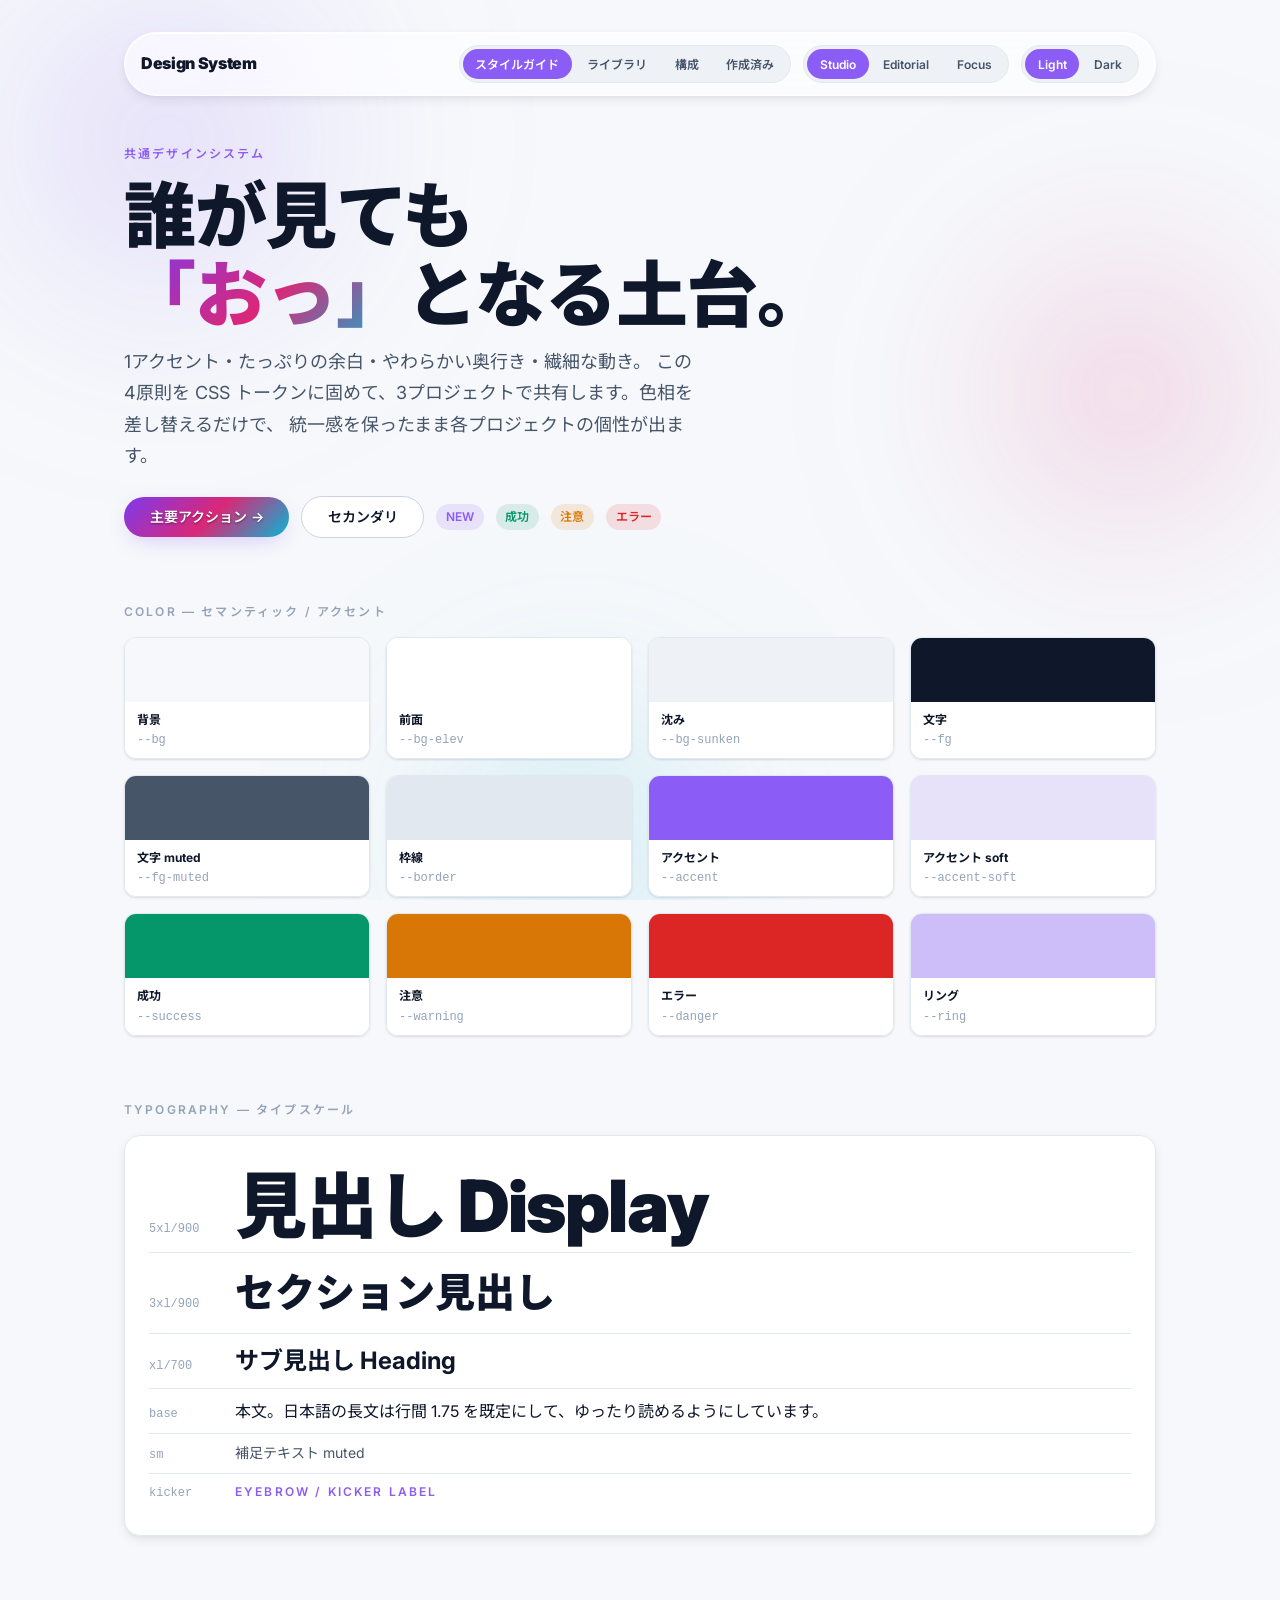
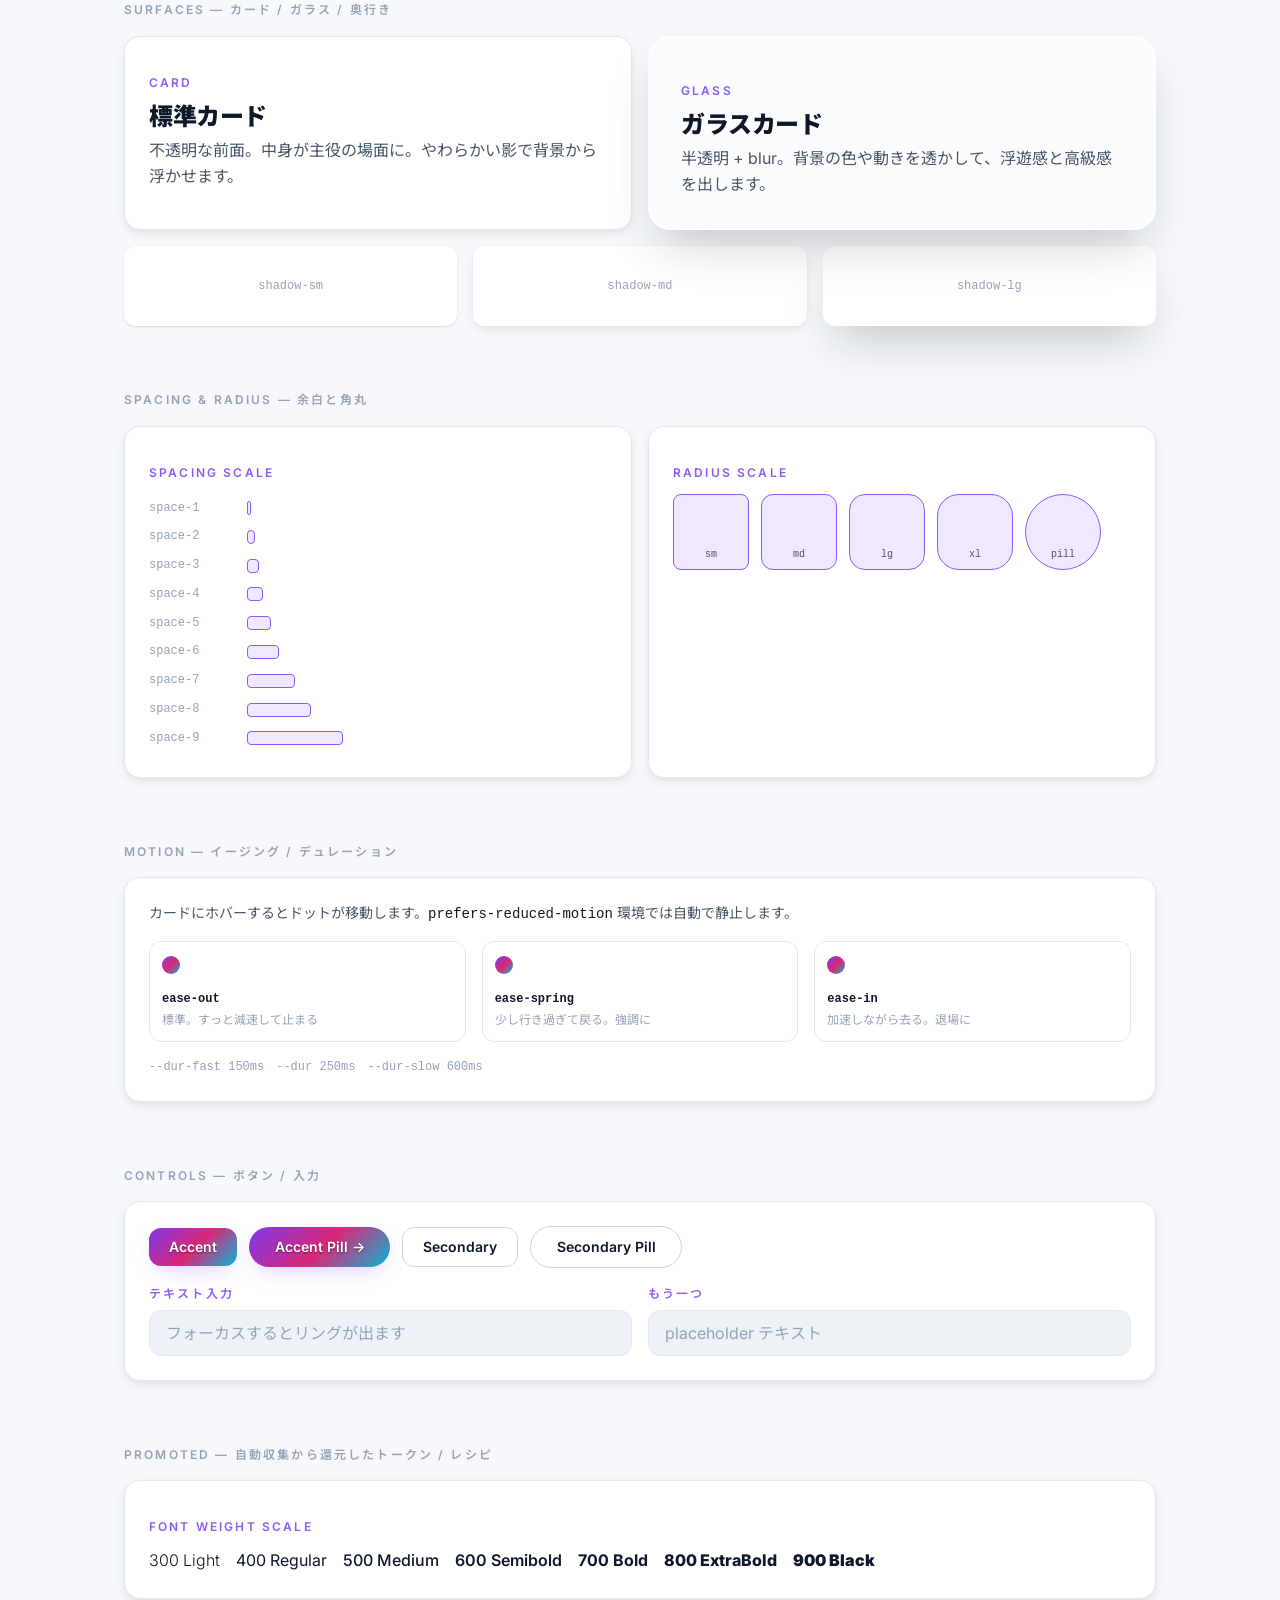
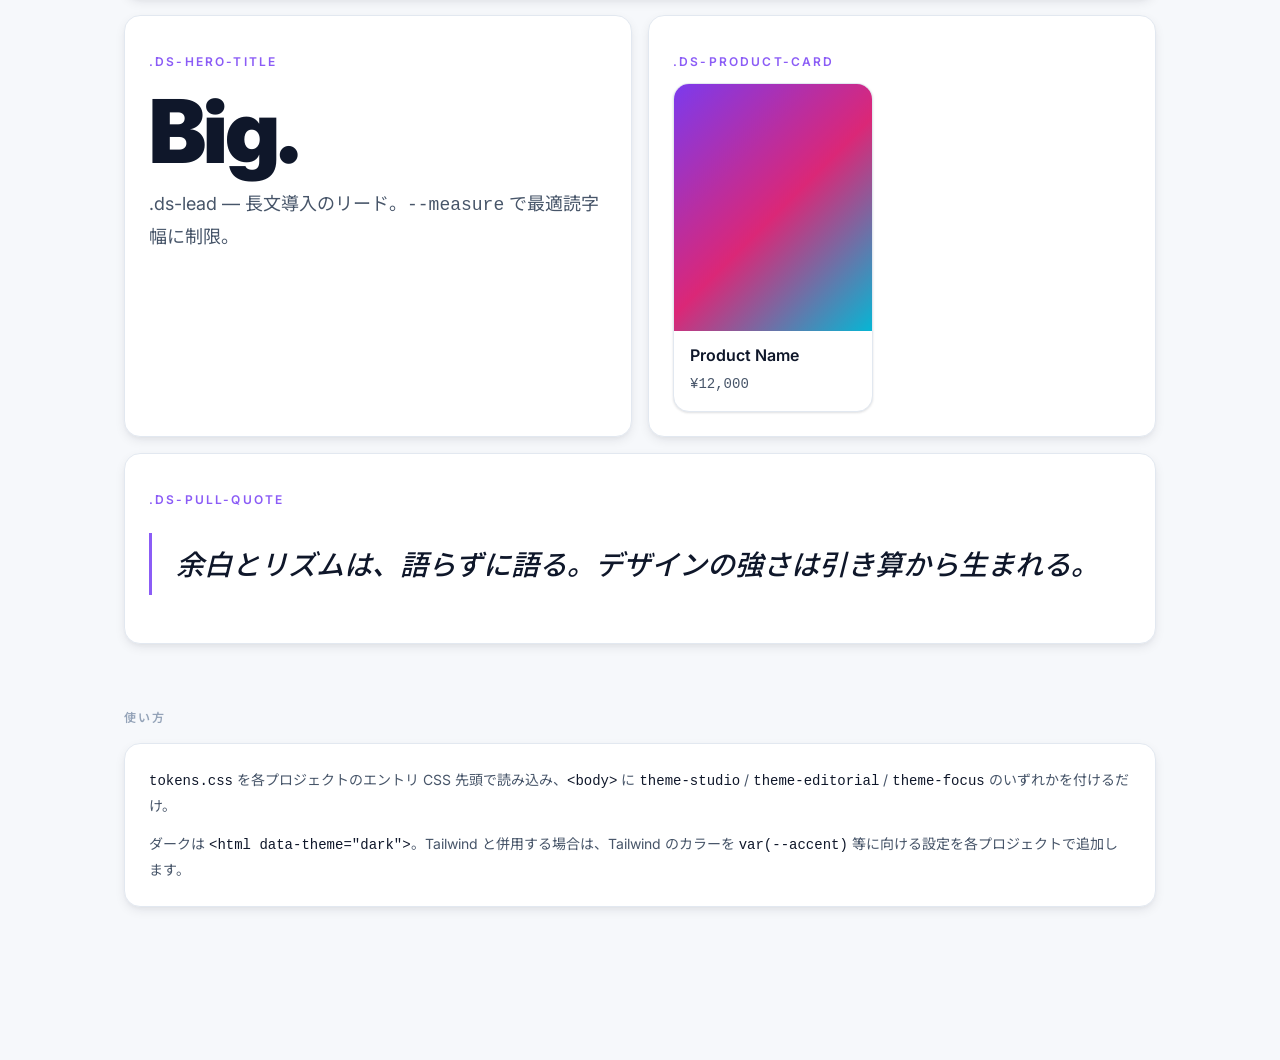
==== commit b451e6e0: "feat: 全ページPDF閲覧(LibreOffice) + 還元レシピ採用 + スタイルガイド反映 - LibreOffice(soffice headless)で pptx→全ページPDFを安定変" ====
--- a/index.html
+++ b/index.html
@@ -181,6 +181,44 @@
             <input class="ds-input" id="i2" placeholder="placeholder テキスト" />
           </div>
         </div>
+      </div>
+    </section>
+
+    <!-- PROMOTED RECIPES (還元で追加) -->
+    <section>
+      <p class="sec-label">Promoted — 自動収集から還元したトークン / レシピ</p>
+      <div class="ds-card" style="margin-bottom:var(--space-4)">
+        <p class="ds-kicker" style="margin-bottom:var(--space-3)">Font weight scale</p>
+        <div class="row" style="gap:var(--space-4);align-items:baseline">
+          <span style="font-weight:var(--weight-light)">300 Light</span>
+          <span style="font-weight:var(--weight-regular)">400 Regular</span>
+          <span style="font-weight:var(--weight-medium)">500 Medium</span>
+          <span style="font-weight:var(--weight-semibold)">600 Semibold</span>
+          <span style="font-weight:var(--weight-bold)">700 Bold</span>
+          <span style="font-weight:var(--weight-extrabold)">800 ExtraBold</span>
+          <span style="font-weight:var(--weight-black)">900 Black</span>
+        </div>
+      </div>
+      <div class="grid grid-2">
+        <div class="ds-card">
+          <p class="ds-kicker">.ds-hero-title</p>
+          <span class="ds-hero-title" style="font-size:var(--text-6xl)">Big.</span>
+          <p class="ds-lead" style="margin:var(--space-2) 0 0">.ds-lead — 長文導入のリード。<code style="font-family:var(--font-mono)">--measure</code> で最適読字幅に制限。</p>
+        </div>
+        <div class="ds-card">
+          <p class="ds-kicker" style="margin-bottom:var(--space-3)">.ds-product-card</p>
+          <article class="ds-product-card" style="max-width:200px">
+            <div class="ds-product-card__media"><div style="width:100%;height:100%;background:var(--accent-grad)"></div></div>
+            <div class="ds-product-card__body">
+              <span class="ds-product-card__name">Product Name</span>
+              <span class="ds-product-card__price">¥12,000</span>
+            </div>
+          </article>
+        </div>
+      </div>
+      <div class="ds-card" style="margin-top:var(--space-4)">
+        <p class="ds-kicker" style="margin-bottom:var(--space-3)">.ds-pull-quote</p>
+        <blockquote class="ds-pull-quote">余白とリズムは、語らずに語る。デザインの強さは引き算から生まれる。</blockquote>
       </div>
     </section>
 
--- a/tokens.css
+++ b/tokens.css
@@ -405,3 +405,92 @@
   /* アニメーション同士が重なり合う区間の割合(0〜1、JSから参照用) */
   --transition-overlap: 0.3;
 }
+
+
+/* =============================================================================
+   還元 (promoted): 自動収集デザインの選別・統合 — 2026-06-09
+   PP Neue Montreal / Convicts / Twoo / Project Simply の観察から、既存スケールを
+   壊さず拡張する分だけを厳選統合 (重複・競合・既存値再定義の提案は不採用)。
+   ========================================================================== */
+:root {
+  /* --- フォントウェイト・スケール (PP Neue Montreal) --------------------- */
+  --weight-light: 300;
+  --weight-regular: 400;
+  --weight-medium: 500;
+  --weight-semibold: 600;
+  --weight-bold: 700;
+  --weight-extrabold: 800;
+  --weight-black: 900;
+
+  /* --- 特大ディスプレイ型 (Twoo: ヒーロー見出し用に 5xl の上を拡張) ----- */
+  --text-6xl: clamp(3.75rem, 2rem + 7vw, 5.5rem);
+  --text-7xl: clamp(4.5rem, 2.5rem + 8vw, 7rem);
+
+  /* --- 大型セクション余白 (Convicts / Twoo: 6rem=space-9 の上を拡張) ---- */
+  --space-10: 8rem;
+  --space-11: 12rem;
+
+  /* --- ディスプレイ用のさらに詰めた字間 (Convicts / Project Simply) ----- */
+  --tracking-tighter: -0.035em;
+}
+
+
+/* =============================================================================
+   還元 (promoted): 共通レシピ拡張 (Hero / Product / Editorial) — 2026-06-09
+   自動収集 Twoo / 108(TM) Supply / Kosbiotic / Beaucoup / Forging の提案を精査・統合。
+   重複(.ds-product-card x2 / .ds-pull-quote x2)は1本化し、追記専用で既存と衝突なし。
+   ========================================================================== */
+:root {
+  --ease-lift: cubic-bezier(0.16, 1, 0.3, 1);   /* 要素が浮き上がる演出向けの緩やか減速 */
+  --measure: 68ch;                               /* 長文の最適読字幅(和欧混植で約65〜75字) */
+  --card-lift-y: -6px;                           /* カードホバーの浮き上がり量 */
+}
+
+/* --- ヒーロー (Twoo: 極大見出し x たっぷり余白) ---------------------- */
+.ds-hero {
+  max-width: 1440px; margin-inline: auto;
+  padding: var(--space-11) var(--space-6) var(--space-10);
+}
+.ds-hero-title {
+  font-family: var(--font-display);
+  font-size: var(--text-7xl);
+  font-weight: var(--weight-black);
+  line-height: var(--leading-tight);
+  letter-spacing: var(--tracking-tighter);
+  color: var(--fg); margin: 0;
+}
+
+/* --- プロダクトカード (108 Supply / Kosbiotic: 画像先行 EC カード) ---- */
+.ds-product-grid {
+  display: grid; gap: var(--space-4);
+  grid-template-columns: repeat(auto-fill, minmax(220px, 1fr));
+}
+.ds-product-card {
+  background: var(--bg-elev); border: 1px solid var(--border);
+  border-radius: var(--radius-lg); box-shadow: var(--shadow-sm);
+  overflow: hidden; display: flex; flex-direction: column;
+  transition: transform var(--dur) var(--ease-lift), box-shadow var(--dur) var(--ease-lift);
+}
+.ds-product-card:hover { transform: translateY(var(--card-lift-y)); box-shadow: var(--shadow-md); }
+.ds-product-card__media { aspect-ratio: 4 / 5; overflow: hidden; background: var(--bg-sunken); }
+.ds-product-card__media img {
+  width: 100%; height: 100%; object-fit: cover;
+  transition: transform var(--dur-slow) var(--ease-lift);
+}
+.ds-product-card:hover .ds-product-card__media img { transform: scale(1.04); }
+.ds-product-card__body { padding: var(--space-3) var(--space-4) var(--space-4); display: grid; gap: 4px; }
+.ds-product-card__name { font-weight: var(--weight-semibold); color: var(--fg); }
+.ds-product-card__price { font-family: var(--font-mono); color: var(--fg-muted); font-size: var(--text-sm); }
+
+/* --- エディトリアル長文 (Beaucoup / Forging: 可読幅 + リード + プルクォート) -- */
+.ds-article-body { max-width: var(--measure); line-height: var(--leading-relaxed); color: var(--fg); }
+.ds-lead {
+  font-size: var(--text-lg); line-height: var(--leading-relaxed);
+  color: var(--fg-muted); max-width: var(--measure);
+}
+.ds-pull-quote {
+  font-family: var(--font-display); font-style: italic; font-weight: var(--weight-medium);
+  font-size: clamp(1.25rem, 1rem + 1.5vw, 1.75rem); line-height: var(--leading-snug);
+  color: var(--fg); border-left: 3px solid var(--accent);
+  padding: var(--space-3) 0 var(--space-3) var(--space-5); margin: var(--space-5) 0;
+}
